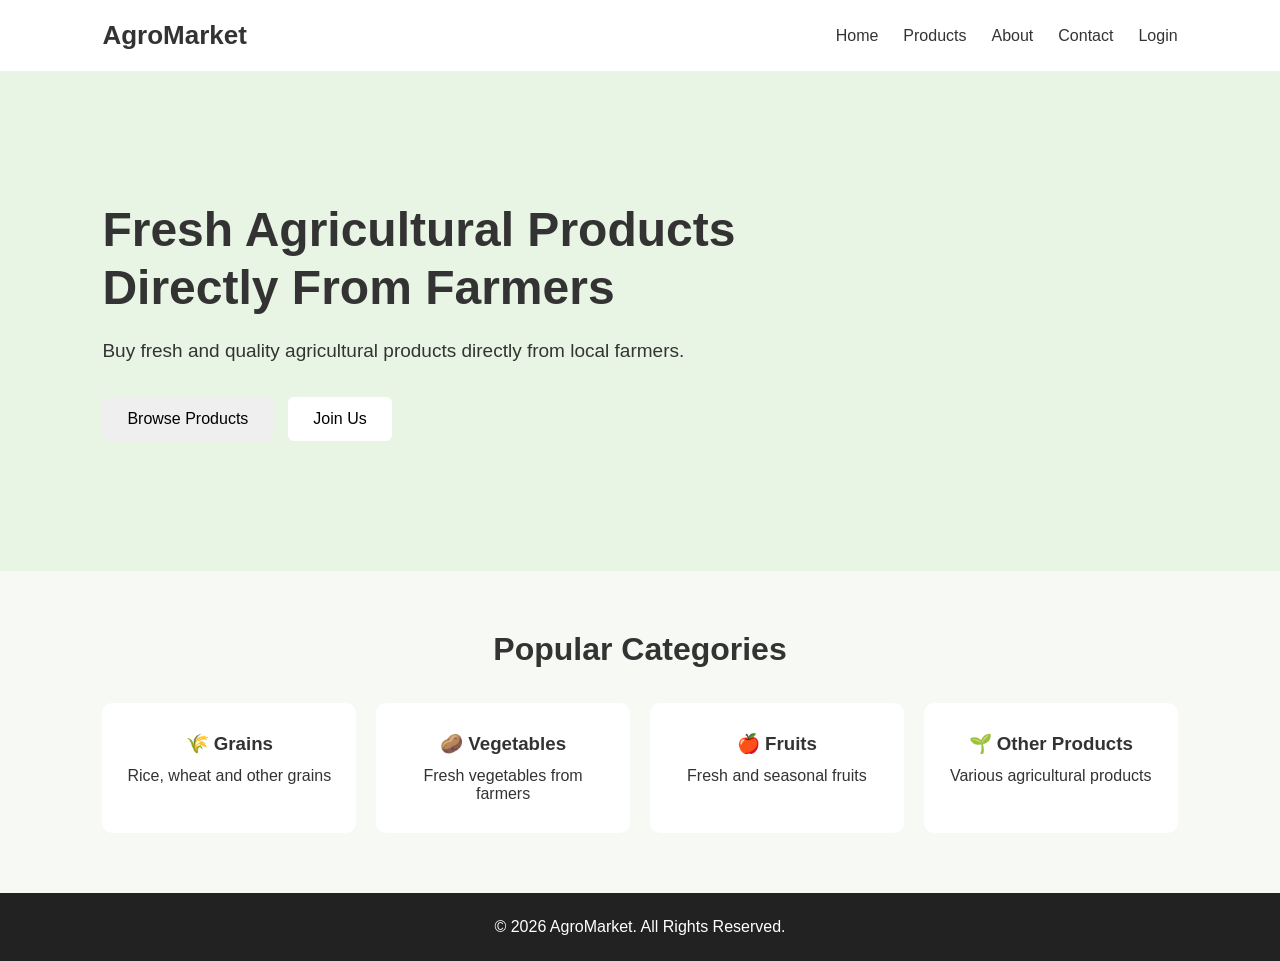
==== frontend/index.html @ 44800983 "Build initial frontend pages" ====
<!DOCTYPE html>
<html lang="en">
<head>
    <meta charset="UTF-8">
    <meta name="viewport" content="width=device-width, initial-scale=1.0">

    <title>Agricultural Product Marketplace</title>

    <link rel="stylesheet" href="style.css">
</head>

<body>

    <!-- Navigation Bar -->
    <header>
        <nav class="navbar">
            <div class="logo">
                AgroMarket
            </div>

            <div class="nav-links">
                <a href="index.html">Home</a>
                <a href="#">Products</a>
                <a href="#">About</a>
                <a href="#">Contact</a>
                <a href="#">Login</a>
            </div>
        </nav>
    </header>


    <!-- Hero Section -->
    <section class="hero">

        <div class="hero-content">

            <h1>
                Fresh Agricultural Products
                <br>
                Directly From Farmers
            </h1>

            <p>
                Buy fresh and quality agricultural products
                directly from local farmers.
            </p>

            <div class="hero-buttons">
                <button>Browse Products</button>
                <button class="secondary-btn">Join Us</button>
            </div>

        </div>

    </section>


    <!-- Categories -->
    <section class="categories">

        <h2>Popular Categories</h2>

        <div class="category-container">

            <div class="category-card">
                <h3>🌾 Grains</h3>
                <p>Rice, wheat and other grains</p>
            </div>

            <div class="category-card">
                <h3>🥔 Vegetables</h3>
                <p>Fresh vegetables from farmers</p>
            </div>

            <div class="category-card">
                <h3>🍎 Fruits</h3>
                <p>Fresh and seasonal fruits</p>
            </div>

            <div class="category-card">
                <h3>🌱 Other Products</h3>
                <p>Various agricultural products</p>
            </div>

        </div>

    </section>


    <!-- Footer -->
    <footer>
        <p>© 2026 AgroMarket. All Rights Reserved.</p>
    </footer>


    <script src="script.js"></script>

</body>
</html>
---- frontend/style.css ----
* {
    margin: 0;
    padding: 0;
    box-sizing: border-box;
}

body {
    font-family: Arial, sans-serif;
    background-color: #f7f9f5;
    color: #333;
}

/* Navbar */

.navbar {
    display: flex;
    justify-content: space-between;
    align-items: center;
    padding: 20px 8%;
    background-color: white;
}

.logo {
    font-size: 26px;
    font-weight: bold;
}

.nav-links {
    display: flex;
    gap: 25px;
}

.nav-links a {
    text-decoration: none;
    color: #333;
    font-weight: 500;
}

.nav-links a:hover {
    text-decoration: underline;
}


/* Hero */

.hero {
    min-height: 500px;
    display: flex;
    align-items: center;
    padding: 60px 8%;
    background-color: #e9f5e4;
}

.hero-content {
    max-width: 650px;
}

.hero h1 {
    font-size: 48px;
    line-height: 1.2;
    margin-bottom: 20px;
}

.hero p {
    font-size: 19px;
    line-height: 1.6;
    margin-bottom: 30px;
}

.hero-buttons {
    display: flex;
    gap: 15px;
}

button {
    padding: 13px 25px;
    border: none;
    border-radius: 6px;
    cursor: pointer;
    font-size: 16px;
}

.secondary-btn {
    background-color: white;
}


/* Categories */

.categories {
    padding: 60px 8%;
    text-align: center;
}

.categories h2 {
    font-size: 32px;
    margin-bottom: 35px;
}

.category-container {
    display: grid;
    grid-template-columns: repeat(4, 1fr);
    gap: 20px;
}

.category-card {
    padding: 30px 20px;
    background-color: white;
    border-radius: 10px;
}

.category-card h3 {
    margin-bottom: 12px;
}


/* Footer */

footer {
    text-align: center;
    padding: 25px;
    background-color: #222;
    color: white;
}


/* Responsive */

@media (max-width: 800px) {

    .navbar {
        flex-direction: column;
        gap: 15px;
    }

    .nav-links {
        flex-wrap: wrap;
        justify-content: center;
    }

    .hero h1 {
        font-size: 36px;
    }

    .category-container {
        grid-template-columns: 1fr 1fr;
    }
}
/* Authentication Pages */

.auth-container {
    min-height: 600px;
    display: flex;
    justify-content: center;
    align-items: center;
    padding: 40px 20px;
}

.auth-box {
    width: 100%;
    max-width: 420px;
    background-color: white;
    padding: 40px;
    border-radius: 10px;
}

.auth-box h1 {
    text-align: center;
    margin-bottom: 10px;
}

.auth-box > p {
    text-align: center;
    margin-bottom: 25px;
}

.auth-box form {
    display: flex;
    flex-direction: column;
}

.auth-box label {
    margin-bottom: 6px;
    font-weight: bold;
}

.auth-box input {
    padding: 12px;
    margin-bottom: 18px;
    border: 1px solid #ccc;
    border-radius: 5px;
    font-size: 15px;
}

.auth-box button {
    margin-top: 5px;
    width: 100%;
}

.auth-link {
    margin-top: 20px;
}

.auth-link a {
    text-decoration: none;
    font-weight: bold;
}

.auth-box select {
    padding: 12px;
    margin-bottom: 18px;
    border: 1px solid #ccc;
    border-radius: 5px;
    font-size: 15px;
    background-color: white;
}

/* Products Page */

.products-section {
    padding: 60px 8%;
    min-height: 650px;
}

.products-header {
    text-align: center;
    margin-bottom: 35px;
}

.products-header h1 {
    font-size: 36px;
    margin-bottom: 10px;
}

.products-header p {
    font-size: 17px;
}


/* Search and Filter */

.product-controls {
    display: flex;
    justify-content: center;
    gap: 15px;
    margin-bottom: 40px;
}

.product-controls input,
.product-controls select {
    padding: 12px;
    border: 1px solid #ccc;
    border-radius: 5px;
    font-size: 15px;
}

.product-controls input {
    width: 300px;
}


/* Product Cards */

.product-container {
    display: grid;
    grid-template-columns: repeat(4, 1fr);
    gap: 25px;
}

.product-card {
    background-color: white;
    border-radius: 10px;
    overflow: hidden;
}

.product-image {
    height: 180px;
    display: flex;
    justify-content: center;
    align-items: center;
    font-size: 70px;
    background-color: #e9f5e4;
}

.product-info {
    padding: 20px;
}

.product-info h2 {
    margin-bottom: 8px;
}

.product-info p {
    margin-bottom: 10px;
}

.product-info .category {
    font-size: 14px;
}

.product-info .price {
    font-size: 20px;
    font-weight: bold;
}

.product-info button {
    width: 100%;
    margin-top: 10px;
}


/* Responsive Products */

@media (max-width: 1000px) {

    .product-container {
        grid-template-columns: 1fr 1fr;
    }
}

@media (max-width: 600px) {

    .product-container {
        grid-template-columns: 1fr;
    }

    .product-controls {
        flex-direction: column;
    }

    .product-controls input {
        width: 100%;
    }
}

/* Dashboard */

.dashboard {
    padding: 60px 8%;
    min-height: 650px;
}

.dashboard-header {
    text-align: center;
    margin-bottom: 40px;
}

.dashboard-header h1 {
    font-size: 36px;
    margin-bottom: 10px;
}

.dashboard-header p {
    font-size: 17px;
}

.dashboard-cards {
    display: grid;
    grid-template-columns: repeat(4, 1fr);
    gap: 25px;
}

.dashboard-card {
    background-color: white;
    padding: 30px 20px;
    text-align: center;
    border-radius: 10px;
}

.dashboard-icon {
    font-size: 45px;
    margin-bottom: 15px;
}

.dashboard-card h2 {
    margin-bottom: 10px;
}

.dashboard-card p {
    margin-bottom: 20px;
    line-height: 1.5;
}

.dashboard-card button {
    width: 100%;
}

.recent-activity {
    margin-top: 50px;
}

.recent-activity h2 {
    margin-bottom: 20px;
}

.activity-box {
    background-color: white;
    padding: 25px;
    border-radius: 10px;
}


/* Dashboard Responsive */

@media (max-width: 1000px) {

    .dashboard-cards {
        grid-template-columns: 1fr 1fr;
    }
}

@media (max-width: 600px) {

    .dashboard-cards {
        grid-template-columns: 1fr;
    }
}/* Dashboard */

.dashboard {
    padding: 60px 8%;
    min-height: 650px;
}

.dashboard-header {
    text-align: center;
    margin-bottom: 40px;
}

.dashboard-header h1 {
    font-size: 36px;
    margin-bottom: 10px;
}

.dashboard-header p {
    font-size: 17px;
}

.dashboard-cards {
    display: grid;
    grid-template-columns: repeat(4, 1fr);
    gap: 25px;
}

.dashboard-card {
    background-color: white;
    padding: 30px 20px;
    text-align: center;
    border-radius: 10px;
}

.dashboard-icon {
    font-size: 45px;
    margin-bottom: 15px;
}

.dashboard-card h2 {
    margin-bottom: 10px;
}

.dashboard-card p {
    margin-bottom: 20px;
    line-height: 1.5;
}

.dashboard-card button {
    width: 100%;
}

.recent-activity {
    margin-top: 50px;
}

.recent-activity h2 {
    margin-bottom: 20px;
}

.activity-box {
    background-color: white;
    padding: 25px;
    border-radius: 10px;
}


/* Dashboard Responsive */

@media (max-width: 1000px) {

    .dashboard-cards {
        grid-template-columns: 1fr 1fr;
    }
}

@media (max-width: 600px) {

    .dashboard-cards {
        grid-template-columns: 1fr;
    }
}
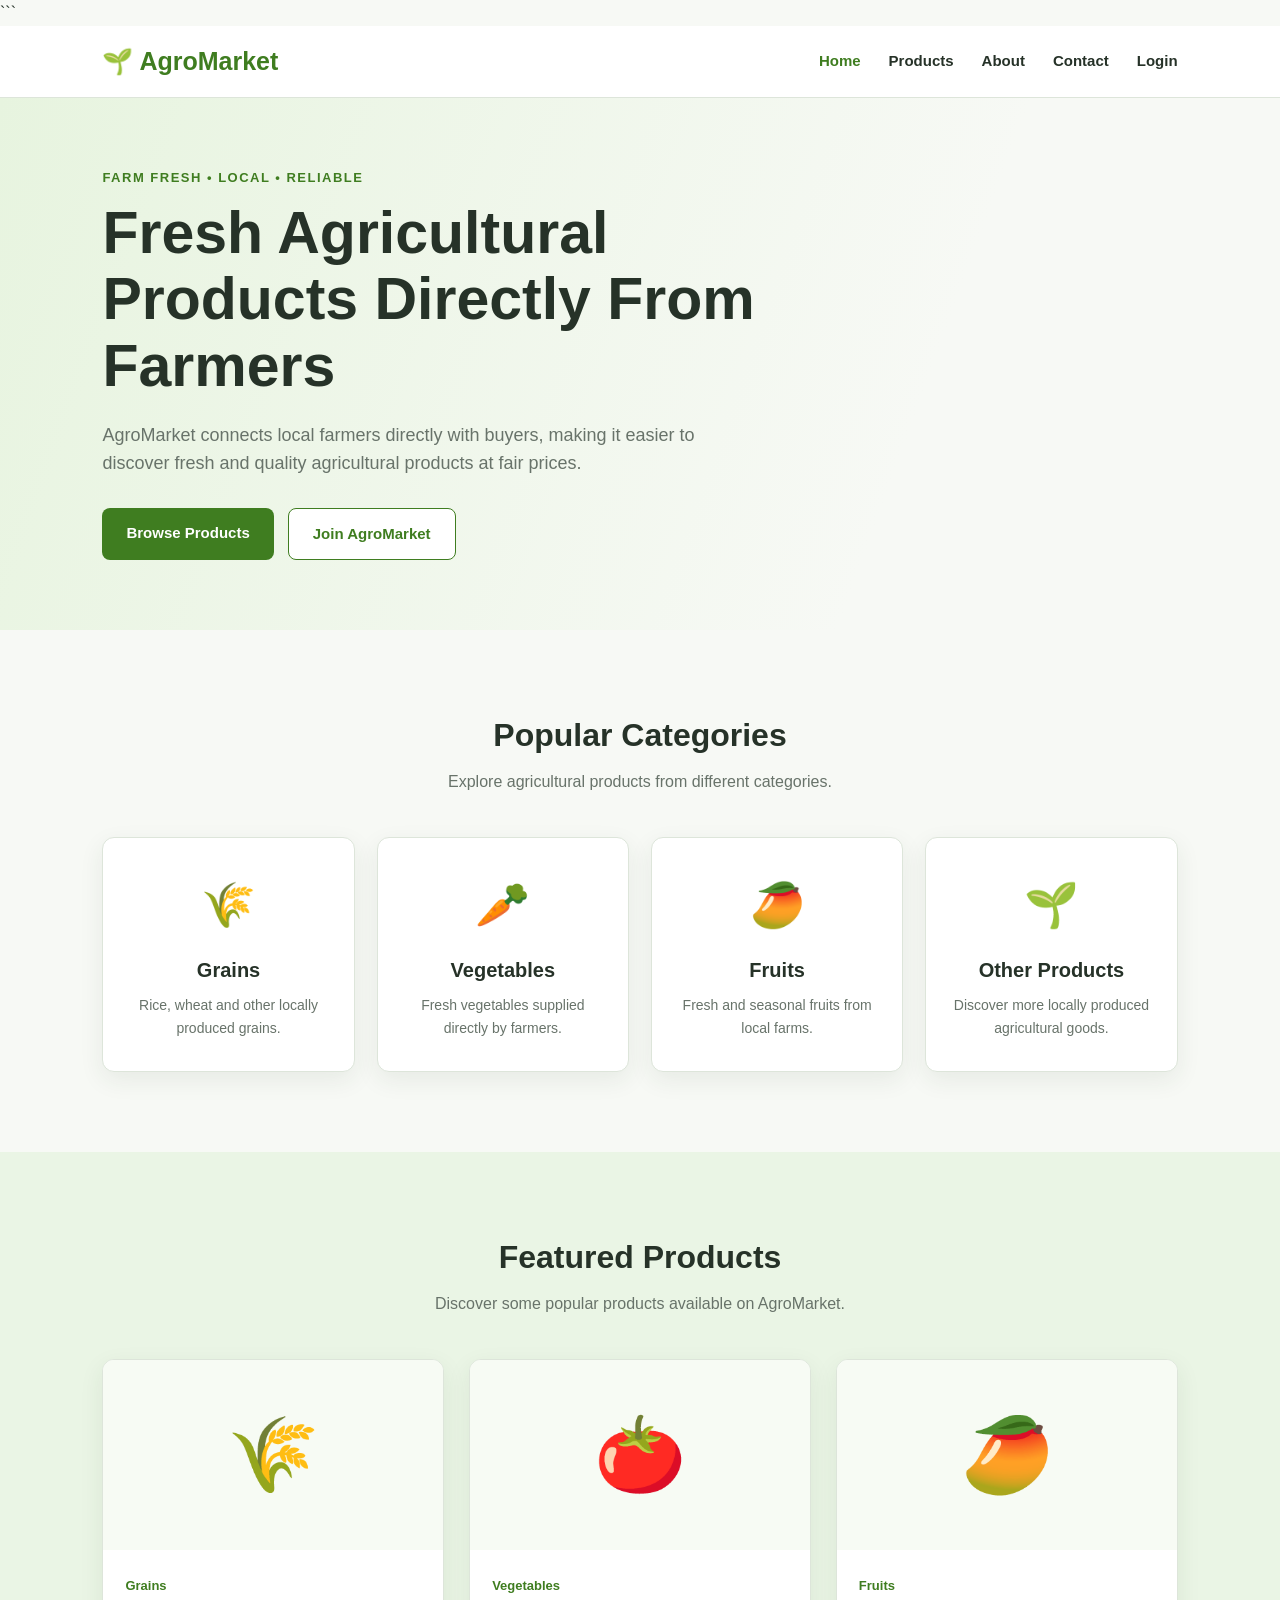
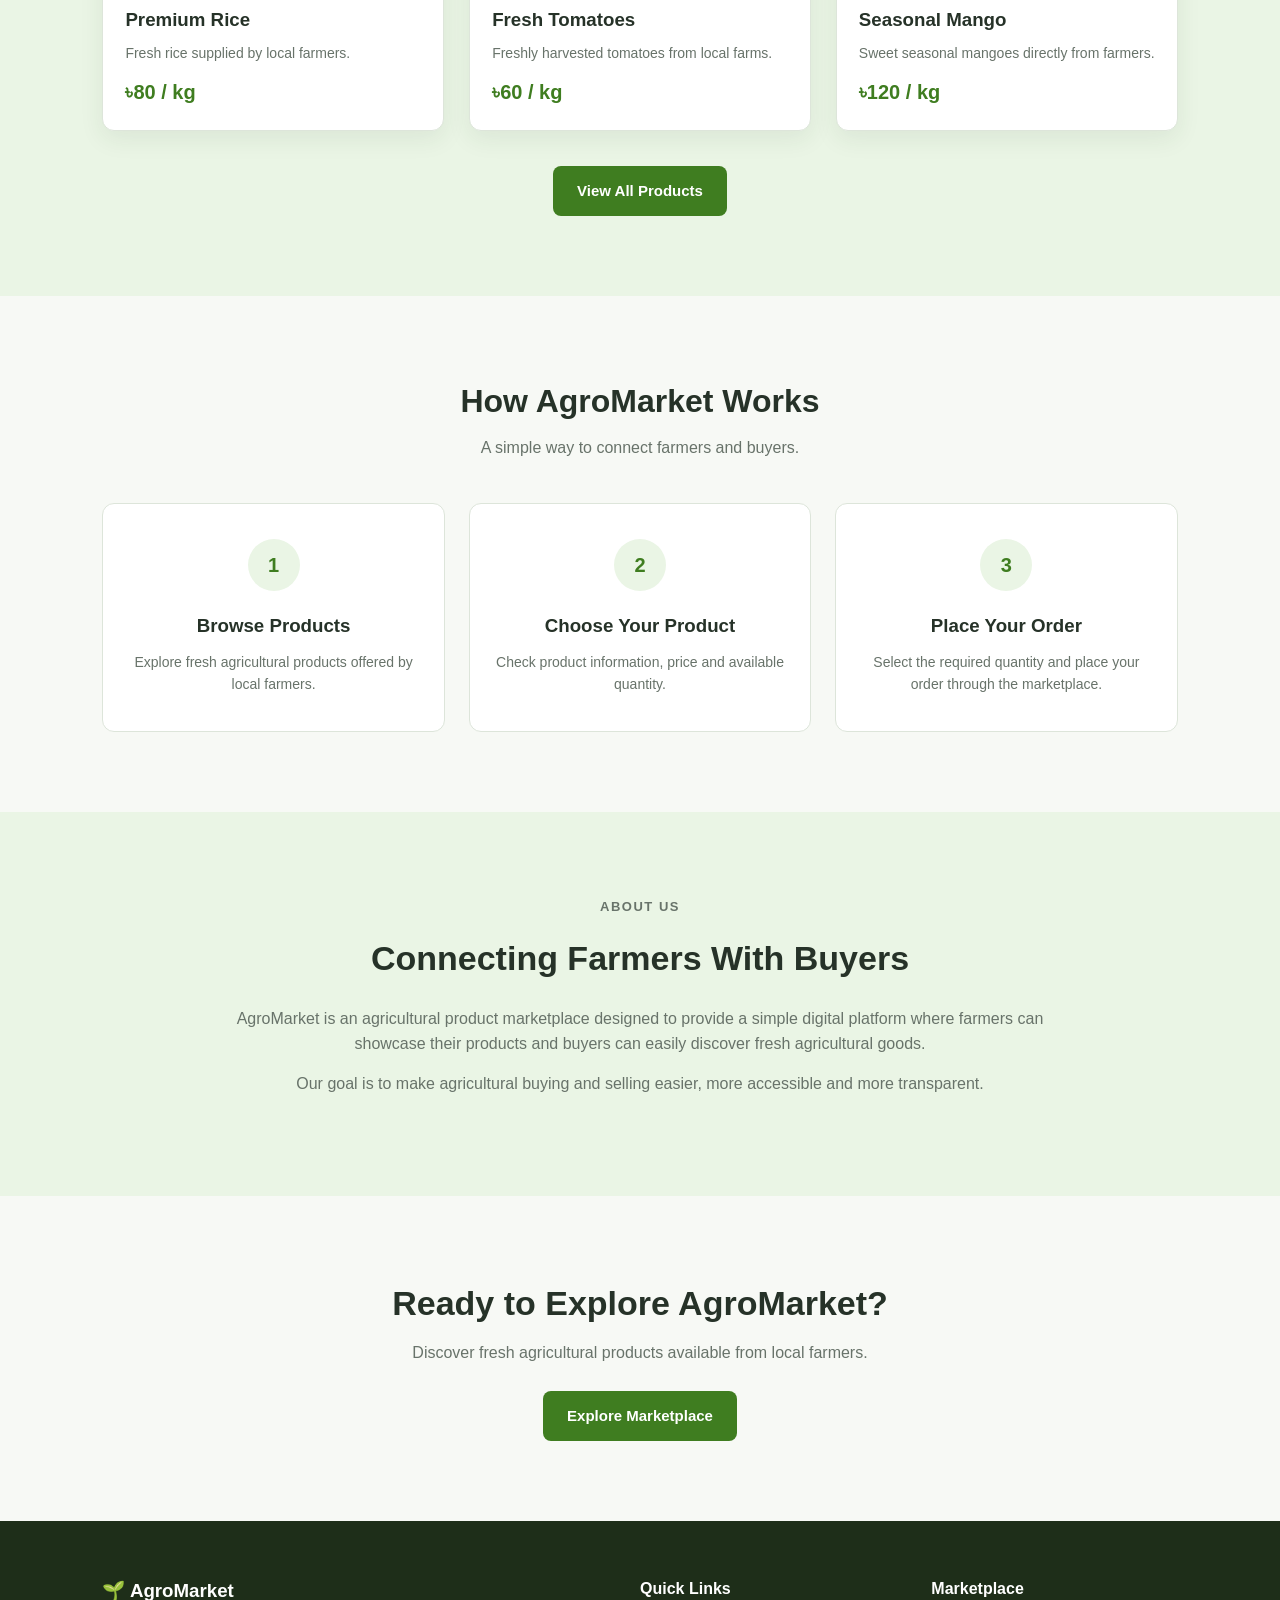
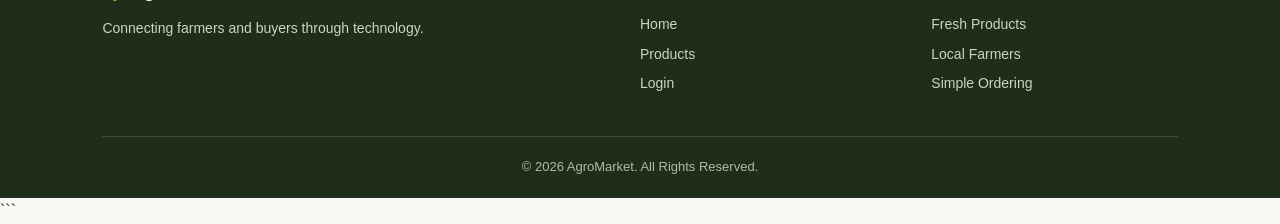
==== commit 32e59659: "Redesign homepage and common frontend styles" ====
--- a/frontend/index.html
+++ b/frontend/index.html
@@ -1,53 +1,73 @@
 <!DOCTYPE html>
+
 <html lang="en">
+
 <head>
     <meta charset="UTF-8">
     <meta name="viewport" content="width=device-width, initial-scale=1.0">
 
-    <title>Agricultural Product Marketplace</title>
-
-    <link rel="stylesheet" href="style.css">
+
+<title>AgroMarket | Agricultural Product Marketplace</title>
+
+<link rel="stylesheet" href="style.css">
+```
+
 </head>
 
 <body>
 
-    <!-- Navigation Bar -->
-    <header>
-        <nav class="navbar">
-            <div class="logo">
-                AgroMarket
-            </div>
-
-            <div class="nav-links">
-                <a href="index.html">Home</a>
-                <a href="#">Products</a>
-                <a href="#">About</a>
-                <a href="#">Contact</a>
-                <a href="#">Login</a>
-            </div>
-        </nav>
-    </header>
-
-
-    <!-- Hero Section -->
+
+<header>
+    <nav class="navbar">
+
+        <a href="index.html" class="logo">
+            🌱 AgroMarket
+        </a>
+
+        <div class="nav-links">
+            <a href="index.html" class="active">Home</a>
+            <a href="products.html">Products</a>
+            <a href="#about">About</a>
+            <a href="#contact">Contact</a>
+            <a href="login.html">Login</a>
+        </div>
+
+    </nav>
+</header>
+
+
+
+<main>
+
     <section class="hero">
 
         <div class="hero-content">
+
+            <p class="hero-label">
+                FARM FRESH • LOCAL • RELIABLE
+            </p>
 
             <h1>
                 Fresh Agricultural Products
-                <br>
                 Directly From Farmers
             </h1>
 
-            <p>
-                Buy fresh and quality agricultural products
-                directly from local farmers.
+            <p class="hero-description">
+                AgroMarket connects local farmers directly with buyers,
+                making it easier to discover fresh and quality agricultural
+                products at fair prices.
             </p>
 
             <div class="hero-buttons">
-                <button>Browse Products</button>
-                <button class="secondary-btn">Join Us</button>
+
+                <a href="products.html" class="btn">
+                    Browse Products
+                </a>
+
+                <a href="register.html" class="btn btn-secondary">
+                    Join AgroMarket
+                </a>
+
             </div>
 
         </div>
@@ -55,45 +75,347 @@
     </section>
 
 
-    <!-- Categories -->
+   
     <section class="categories">
 
-        <h2>Popular Categories</h2>
+        <div class="section-heading">
+            <h2>Popular Categories</h2>
+
+            <p>
+                Explore agricultural products from different categories.
+            </p>
+        </div>
+
 
         <div class="category-container">
 
-            <div class="category-card">
-                <h3>🌾 Grains</h3>
-                <p>Rice, wheat and other grains</p>
-            </div>
-
-            <div class="category-card">
-                <h3>🥔 Vegetables</h3>
-                <p>Fresh vegetables from farmers</p>
-            </div>
-
-            <div class="category-card">
-                <h3>🍎 Fruits</h3>
-                <p>Fresh and seasonal fruits</p>
-            </div>
-
-            <div class="category-card">
-                <h3>🌱 Other Products</h3>
-                <p>Various agricultural products</p>
-            </div>
-
-        </div>
-
-    </section>
-
-
-    <!-- Footer -->
-    <footer>
-        <p>© 2026 AgroMarket. All Rights Reserved.</p>
-    </footer>
-
-
-    <script src="script.js"></script>
+            <a href="products.html?category=Grains"
+               class="category-card">
+
+                <span class="category-icon">🌾</span>
+
+                <h3>Grains</h3>
+
+                <p>
+                    Rice, wheat and other locally produced grains.
+                </p>
+
+            </a>
+
+
+            <a href="products.html?category=Vegetables"
+               class="category-card">
+
+                <span class="category-icon">🥕</span>
+
+                <h3>Vegetables</h3>
+
+                <p>
+                    Fresh vegetables supplied directly by farmers.
+                </p>
+
+            </a>
+
+
+            <a href="products.html?category=Fruits"
+               class="category-card">
+
+                <span class="category-icon">🥭</span>
+
+                <h3>Fruits</h3>
+
+                <p>
+                    Fresh and seasonal fruits from local farms.
+                </p>
+
+            </a>
+
+
+            <a href="products.html?category=Other"
+               class="category-card">
+
+                <span class="category-icon">🌱</span>
+
+                <h3>Other Products</h3>
+
+                <p>
+                    Discover more locally produced agricultural goods.
+                </p>
+
+            </a>
+
+        </div>
+
+    </section>
+
+
+    
+    <section class="featured-products">
+
+        <div class="section-heading">
+
+            <h2>Featured Products</h2>
+
+            <p>
+                Discover some popular products available on AgroMarket.
+            </p>
+
+        </div>
+
+
+        <div class="featured-product-container">
+
+            <article class="featured-product-card">
+
+                <div class="featured-product-image">
+                    🌾
+                </div>
+
+                <div class="featured-product-info">
+
+                    <span class="product-category">
+                        Grains
+                    </span>
+
+                    <h3>Premium Rice</h3>
+
+                    <p>
+                        Fresh rice supplied by local farmers.
+                    </p>
+
+                    <strong class="featured-price">
+                        ৳80 / kg
+                    </strong>
+
+                </div>
+
+            </article>
+
+
+            <article class="featured-product-card">
+
+                <div class="featured-product-image">
+                    🍅
+                </div>
+
+                <div class="featured-product-info">
+
+                    <span class="product-category">
+                        Vegetables
+                    </span>
+
+                    <h3>Fresh Tomatoes</h3>
+
+                    <p>
+                        Freshly harvested tomatoes from local farms.
+                    </p>
+
+                    <strong class="featured-price">
+                        ৳60 / kg
+                    </strong>
+
+                </div>
+
+            </article>
+
+
+            <article class="featured-product-card">
+
+                <div class="featured-product-image">
+                    🥭
+                </div>
+
+                <div class="featured-product-info">
+
+                    <span class="product-category">
+                        Fruits
+                    </span>
+
+                    <h3>Seasonal Mango</h3>
+
+                    <p>
+                        Sweet seasonal mangoes directly from farmers.
+                    </p>
+
+                    <strong class="featured-price">
+                        ৳120 / kg
+                    </strong>
+
+                </div>
+
+            </article>
+
+        </div>
+
+
+        <div class="center-button">
+
+            <a href="products.html" class="btn">
+                View All Products
+            </a>
+
+        </div>
+
+    </section>
+
+
+  
+    <section class="how-it-works">
+
+        <div class="section-heading">
+
+            <h2>How AgroMarket Works</h2>
+
+            <p>
+                A simple way to connect farmers and buyers.
+            </p>
+
+        </div>
+
+
+        <div class="steps-container">
+
+            <article class="step-card">
+
+                <div class="step-number">1</div>
+
+                <h3>Browse Products</h3>
+
+                <p>
+                    Explore fresh agricultural products offered by
+                    local farmers.
+                </p>
+
+            </article>
+
+
+            <article class="step-card">
+
+                <div class="step-number">2</div>
+
+                <h3>Choose Your Product</h3>
+
+                <p>
+                    Check product information, price and available
+                    quantity.
+                </p>
+
+            </article>
+
+
+            <article class="step-card">
+
+                <div class="step-number">3</div>
+
+                <h3>Place Your Order</h3>
+
+                <p>
+                    Select the required quantity and place your order
+                    through the marketplace.
+                </p>
+
+            </article>
+
+        </div>
+
+    </section>
+
+
+    <section class="about-section" id="about">
+
+        <div class="about-content">
+
+            <p class="section-label">
+                ABOUT US
+            </p>
+
+            <h2>
+                Connecting Farmers With Buyers
+            </h2>
+
+            <p>
+                AgroMarket is an agricultural product marketplace
+                designed to provide a simple digital platform where
+                farmers can showcase their products and buyers can
+                easily discover fresh agricultural goods.
+            </p>
+
+            <p>
+                Our goal is to make agricultural buying and selling
+                easier, more accessible and more transparent.
+            </p>
+
+        </div>
+
+    </section>
+
+
+    <section class="cta-section">
+
+        <h2>Ready to Explore AgroMarket?</h2>
+
+        <p>
+            Discover fresh agricultural products available from
+            local farmers.
+        </p>
+
+        <a href="products.html" class="btn">
+            Explore Marketplace
+        </a>
+
+    </section>
+
+</main>
+
+
+
+<footer id="contact">
+
+    <div class="footer-content">
+
+        <div>
+            <h3>🌱 AgroMarket</h3>
+
+            <p>
+                Connecting farmers and buyers through technology.
+            </p>
+        </div>
+
+
+        <div>
+            <h4>Quick Links</h4>
+
+            <a href="index.html">Home</a>
+            <a href="products.html">Products</a>
+            <a href="login.html">Login</a>
+        </div>
+
+
+        <div>
+            <h4>Marketplace</h4>
+
+            <p>Fresh Products</p>
+            <p>Local Farmers</p>
+            <p>Simple Ordering</p>
+        </div>
+
+    </div>
+
+
+    <div class="footer-bottom">
+
+        <p>
+            © 2026 AgroMarket. All Rights Reserved.
+        </p>
+
+    </div>
+
+</footer>
+
+
+<script src="script.js"></script>
+```
 
 </body>
-</html>+
+</html>
--- a/frontend/style.css
+++ b/frontend/style.css
@@ -1,498 +1,488 @@
+:root {
+--primary: #3f7d20;
+--primary-dark: #2b5a14;
+--primary-light: #eaf5e5;
+--background: #f7f9f5;
+--surface: #ffffff;
+--text: #263228;
+--text-light: #68736a;
+--border: #dde5da;
+--shadow: 0 8px 25px rgba(40, 70, 35, 0.08);
+--radius: 12px;
+}
+
+
+
 * {
-    margin: 0;
-    padding: 0;
-    box-sizing: border-box;
+  margin: 0;
+  padding: 0;
+  box-sizing: border-box;
+  }
+
+html {
+scroll-behavior: smooth;
 }
 
 body {
-    font-family: Arial, sans-serif;
-    background-color: #f7f9f5;
-    color: #333;
-}
-
-/* Navbar */
+font-family: Arial, Helvetica, sans-serif;
+background-color: var(--background);
+color: var(--text);
+line-height: 1.6;
+}
+
+a {
+color: inherit;
+text-decoration: none;
+}
+
+
+.btn {
+display: inline-block;
+padding: 13px 24px;
+border-radius: 8px;
+background-color: var(--primary);
+color: white;
+font-size: 15px;
+font-weight: 600;
+cursor: pointer;
+transition: 0.25s;
+}
+
+.btn:hover {
+background-color: var(--primary-dark);
+transform: translateY(-2px);
+}
+
+.btn-secondary {
+background-color: white;
+color: var(--primary);
+border: 1px solid var(--primary);
+}
+
+.btn-secondary:hover {
+background-color: var(--primary-light);
+color: var(--primary-dark);
+}
+
 
 .navbar {
-    display: flex;
-    justify-content: space-between;
-    align-items: center;
-    padding: 20px 8%;
-    background-color: white;
+min-height: 72px;
+display: flex;
+justify-content: space-between;
+align-items: center;
+padding: 0 8%;
+background-color: var(--surface);
+border-bottom: 1px solid var(--border);
+position: sticky;
+top: 0;
+z-index: 100;
 }
 
 .logo {
-    font-size: 26px;
-    font-weight: bold;
+color: var(--primary);
+font-size: 25px;
+font-weight: 700;
 }
 
 .nav-links {
-    display: flex;
-    gap: 25px;
+display: flex;
+align-items: center;
+gap: 28px;
 }
 
 .nav-links a {
-    text-decoration: none;
-    color: #333;
-    font-weight: 500;
-}
-
-.nav-links a:hover {
-    text-decoration: underline;
-}
-
-
-/* Hero */
+font-size: 15px;
+font-weight: 600;
+transition: 0.2s;
+}
+
+.nav-links a:hover,
+.nav-links a.active {
+color: var(--primary);
+}
+
+
 
 .hero {
-    min-height: 500px;
-    display: flex;
-    align-items: center;
-    padding: 60px 8%;
-    background-color: #e9f5e4;
+min-height: 530px;
+display: flex;
+align-items: center;
+padding: 70px 8%;
+background:
+    linear-gradient(
+        110deg,
+        #e7f4df 0%,
+        #f7f9f5 70%
+    );
+
 }
 
 .hero-content {
-    max-width: 650px;
+max-width: 720px;
+}
+
+.hero-label,
+.section-label {
+margin-bottom: 12px;
+color: var(--primary);
+font-size: 13px;
+font-weight: bold;
+letter-spacing: 1.5px;
 }
 
 .hero h1 {
-    font-size: 48px;
-    line-height: 1.2;
-    margin-bottom: 20px;
-}
-
-.hero p {
-    font-size: 19px;
-    line-height: 1.6;
-    margin-bottom: 30px;
+max-width: 700px;
+margin-bottom: 22px;
+font-size: clamp(40px, 5vw, 59px);
+line-height: 1.12;
+}
+
+.hero-description {
+max-width: 630px;
+margin-bottom: 30px;
+color: var(--text-light);
+font-size: 18px;
 }
 
 .hero-buttons {
-    display: flex;
+display: flex;
+flex-wrap: wrap;
+gap: 14px;
+}
+
+.section-heading {
+max-width: 700px;
+margin: 0 auto 42px;
+text-align: center;
+}
+
+.section-heading h2 {
+margin-bottom: 8px;
+font-size: 32px;
+}
+
+.section-heading p {
+color: var(--text-light);
+}
+
+
+.categories {
+padding: 80px 8%;
+}
+
+.category-container {
+display: grid;
+grid-template-columns: repeat(4, 1fr);
+gap: 22px;
+}
+
+.category-card {
+padding: 32px 22px;
+text-align: center;
+background-color: var(--surface);
+border: 1px solid var(--border);
+border-radius: var(--radius);
+box-shadow: var(--shadow);
+transition: 0.25s;
+}
+
+.category-card:hover {
+border-color: #b7d5a7;
+transform: translateY(-5px);
+}
+
+.category-icon {
+display: block;
+margin-bottom: 14px;
+font-size: 44px;
+}
+
+.category-card h3 {
+margin-bottom: 8px;
+font-size: 20px;
+}
+
+.category-card p {
+color: var(--text-light);
+font-size: 14px;
+}
+
+
+.featured-products {
+padding: 80px 8%;
+background-color: var(--primary-light);
+}
+
+.featured-product-container {
+display: grid;
+grid-template-columns: repeat(3, 1fr);
+gap: 25px;
+}
+
+.featured-product-card {
+overflow: hidden;
+background-color: var(--surface);
+border: 1px solid var(--border);
+border-radius: var(--radius);
+box-shadow: var(--shadow);
+transition: 0.25s;
+}
+
+.featured-product-card:hover {
+transform: translateY(-5px);
+}
+
+.featured-product-image {
+height: 190px;
+display: flex;
+justify-content: center;
+align-items: center;
+background-color: #f7fbf4;
+font-size: 74px;
+}
+
+.featured-product-info {
+padding: 22px;
+}
+
+.product-category {
+display: inline-block;
+margin-bottom: 8px;
+color: var(--primary);
+font-size: 13px;
+font-weight: bold;
+}
+
+.featured-product-info h3 {
+margin-bottom: 7px;
+}
+
+.featured-product-info p {
+margin-bottom: 12px;
+color: var(--text-light);
+font-size: 14px;
+}
+
+.featured-price {
+display: block;
+color: var(--primary);
+font-size: 20px;
+}
+
+.center-button {
+margin-top: 35px;
+text-align: center;
+}
+
+.how-it-works {
+padding: 80px 8%;
+}
+
+.steps-container {
+display: grid;
+grid-template-columns: repeat(3, 1fr);
+gap: 24px;
+}
+
+.step-card {
+padding: 35px 25px;
+text-align: center;
+background-color: var(--surface);
+border: 1px solid var(--border);
+border-radius: var(--radius);
+}
+
+.step-number {
+width: 52px;
+height: 52px;
+margin: 0 auto 20px;
+display: flex;
+justify-content: center;
+align-items: center;
+border-radius: 50%;
+background-color: var(--primary-light);
+color: var(--primary);
+font-size: 20px;
+font-weight: bold;
+}
+
+.step-card h3 {
+margin-bottom: 10px;
+}
+
+.step-card p {
+color: var(--text-light);
+font-size: 14px;
+}
+
+
+.about-section {
+padding: 85px 8%;
+background-color: var(--primary-light);
+}
+
+.about-content {
+max-width: 820px;
+margin: auto;
+text-align: center;
+}
+
+.about-content h2 {
+margin-bottom: 20px;
+font-size: 34px;
+}
+
+.about-content p {
+margin-bottom: 14px;
+color: var(--text-light);
+}
+
+
+.cta-section {
+padding: 80px 8%;
+text-align: center;
+}
+
+.cta-section h2 {
+margin-bottom: 10px;
+font-size: 34px;
+}
+
+.cta-section p {
+margin-bottom: 25px;
+color: var(--text-light);
+}
+
+
+
+footer {
+padding: 55px 8% 20px;
+background-color: #1e2e19;
+color: #e8eee5;
+}
+
+.footer-content {
+display: grid;
+grid-template-columns: 2fr 1fr 1fr;
+gap: 45px;
+max-width: 1200px;
+margin: auto;
+}
+
+.footer-content h3,
+.footer-content h4 {
+margin-bottom: 12px;
+color: white;
+}
+
+.footer-content p,
+.footer-content a {
+display: block;
+margin-bottom: 7px;
+color: #cbd5c7;
+font-size: 14px;
+}
+
+.footer-content a:hover {
+color: white;
+}
+
+.footer-bottom {
+max-width: 1200px;
+
+
+margin: 35px auto 0;
+
+padding-top: 20px;
+
+text-align: center;
+
+border-top: 1px solid #3b4b36;
+
+color: #aebba9;
+
+font-size: 13px;
+
+}
+
+
+
+@media (max-width: 950px) {
+
+
+.category-container {
+    grid-template-columns: repeat(2, 1fr);
+}
+
+
+.featured-product-container {
+    grid-template-columns: repeat(2, 1fr);
+}
+
+
+.footer-content {
+    grid-template-columns: 1fr 1fr;
+}
+
+
+}
+
+@media (max-width: 700px) {
+
+
+.navbar {
+    flex-direction: column;
+
+    padding: 18px;
+
     gap: 15px;
 }
 
-button {
-    padding: 13px 25px;
-    border: none;
-    border-radius: 6px;
-    cursor: pointer;
-    font-size: 16px;
-}
-
-.secondary-btn {
-    background-color: white;
-}
-
-
-/* Categories */
-
-.categories {
-    padding: 60px 8%;
+
+.nav-links {
+    flex-wrap: wrap;
+
+    justify-content: center;
+
+    gap: 15px;
+}
+
+
+.hero {
+    min-height: auto;
+
+    padding: 70px 7%;
+}
+
+
+.steps-container {
+    grid-template-columns: 1fr;
+}
+
+
+.footer-content {
+    grid-template-columns: 1fr;
+}
+
+
+}
+
+@media (max-width: 550px) {
+
+
+.category-container,
+.featured-product-container {
+    grid-template-columns: 1fr;
+}
+
+
+.hero-buttons {
+    flex-direction: column;
+}
+
+
+.hero-buttons .btn {
     text-align: center;
 }
 
-.categories h2 {
-    font-size: 32px;
-    margin-bottom: 35px;
-}
-
-.category-container {
-    display: grid;
-    grid-template-columns: repeat(4, 1fr);
-    gap: 20px;
-}
-
-.category-card {
-    padding: 30px 20px;
-    background-color: white;
-    border-radius: 10px;
-}
-
-.category-card h3 {
-    margin-bottom: 12px;
-}
-
-
-/* Footer */
-
-footer {
-    text-align: center;
-    padding: 25px;
-    background-color: #222;
-    color: white;
-}
-
-
-/* Responsive */
-
-@media (max-width: 800px) {
-
-    .navbar {
-        flex-direction: column;
-        gap: 15px;
-    }
-
-    .nav-links {
-        flex-wrap: wrap;
-        justify-content: center;
-    }
-
-    .hero h1 {
-        font-size: 36px;
-    }
-
-    .category-container {
-        grid-template-columns: 1fr 1fr;
-    }
-}
-/* Authentication Pages */
-
-.auth-container {
-    min-height: 600px;
-    display: flex;
-    justify-content: center;
-    align-items: center;
-    padding: 40px 20px;
-}
-
-.auth-box {
-    width: 100%;
-    max-width: 420px;
-    background-color: white;
-    padding: 40px;
-    border-radius: 10px;
-}
-
-.auth-box h1 {
-    text-align: center;
-    margin-bottom: 10px;
-}
-
-.auth-box > p {
-    text-align: center;
-    margin-bottom: 25px;
-}
-
-.auth-box form {
-    display: flex;
-    flex-direction: column;
-}
-
-.auth-box label {
-    margin-bottom: 6px;
-    font-weight: bold;
-}
-
-.auth-box input {
-    padding: 12px;
-    margin-bottom: 18px;
-    border: 1px solid #ccc;
-    border-radius: 5px;
-    font-size: 15px;
-}
-
-.auth-box button {
-    margin-top: 5px;
-    width: 100%;
-}
-
-.auth-link {
-    margin-top: 20px;
-}
-
-.auth-link a {
-    text-decoration: none;
-    font-weight: bold;
-}
-
-.auth-box select {
-    padding: 12px;
-    margin-bottom: 18px;
-    border: 1px solid #ccc;
-    border-radius: 5px;
-    font-size: 15px;
-    background-color: white;
-}
-
-/* Products Page */
-
-.products-section {
-    padding: 60px 8%;
-    min-height: 650px;
-}
-
-.products-header {
-    text-align: center;
-    margin-bottom: 35px;
-}
-
-.products-header h1 {
-    font-size: 36px;
-    margin-bottom: 10px;
-}
-
-.products-header p {
-    font-size: 17px;
-}
-
-
-/* Search and Filter */
-
-.product-controls {
-    display: flex;
-    justify-content: center;
-    gap: 15px;
-    margin-bottom: 40px;
-}
-
-.product-controls input,
-.product-controls select {
-    padding: 12px;
-    border: 1px solid #ccc;
-    border-radius: 5px;
-    font-size: 15px;
-}
-
-.product-controls input {
-    width: 300px;
-}
-
-
-/* Product Cards */
-
-.product-container {
-    display: grid;
-    grid-template-columns: repeat(4, 1fr);
-    gap: 25px;
-}
-
-.product-card {
-    background-color: white;
-    border-radius: 10px;
-    overflow: hidden;
-}
-
-.product-image {
-    height: 180px;
-    display: flex;
-    justify-content: center;
-    align-items: center;
-    font-size: 70px;
-    background-color: #e9f5e4;
-}
-
-.product-info {
-    padding: 20px;
-}
-
-.product-info h2 {
-    margin-bottom: 8px;
-}
-
-.product-info p {
-    margin-bottom: 10px;
-}
-
-.product-info .category {
-    font-size: 14px;
-}
-
-.product-info .price {
-    font-size: 20px;
-    font-weight: bold;
-}
-
-.product-info button {
-    width: 100%;
-    margin-top: 10px;
-}
-
-
-/* Responsive Products */
-
-@media (max-width: 1000px) {
-
-    .product-container {
-        grid-template-columns: 1fr 1fr;
-    }
-}
-
-@media (max-width: 600px) {
-
-    .product-container {
-        grid-template-columns: 1fr;
-    }
-
-    .product-controls {
-        flex-direction: column;
-    }
-
-    .product-controls input {
-        width: 100%;
-    }
-}
-
-/* Dashboard */
-
-.dashboard {
-    padding: 60px 8%;
-    min-height: 650px;
-}
-
-.dashboard-header {
-    text-align: center;
-    margin-bottom: 40px;
-}
-
-.dashboard-header h1 {
-    font-size: 36px;
-    margin-bottom: 10px;
-}
-
-.dashboard-header p {
-    font-size: 17px;
-}
-
-.dashboard-cards {
-    display: grid;
-    grid-template-columns: repeat(4, 1fr);
-    gap: 25px;
-}
-
-.dashboard-card {
-    background-color: white;
-    padding: 30px 20px;
-    text-align: center;
-    border-radius: 10px;
-}
-
-.dashboard-icon {
-    font-size: 45px;
-    margin-bottom: 15px;
-}
-
-.dashboard-card h2 {
-    margin-bottom: 10px;
-}
-
-.dashboard-card p {
-    margin-bottom: 20px;
-    line-height: 1.5;
-}
-
-.dashboard-card button {
-    width: 100%;
-}
-
-.recent-activity {
-    margin-top: 50px;
-}
-
-.recent-activity h2 {
-    margin-bottom: 20px;
-}
-
-.activity-box {
-    background-color: white;
-    padding: 25px;
-    border-radius: 10px;
-}
-
-
-/* Dashboard Responsive */
-
-@media (max-width: 1000px) {
-
-    .dashboard-cards {
-        grid-template-columns: 1fr 1fr;
-    }
-}
-
-@media (max-width: 600px) {
-
-    .dashboard-cards {
-        grid-template-columns: 1fr;
-    }
-}/* Dashboard */
-
-.dashboard {
-    padding: 60px 8%;
-    min-height: 650px;
-}
-
-.dashboard-header {
-    text-align: center;
-    margin-bottom: 40px;
-}
-
-.dashboard-header h1 {
-    font-size: 36px;
-    margin-bottom: 10px;
-}
-
-.dashboard-header p {
-    font-size: 17px;
-}
-
-.dashboard-cards {
-    display: grid;
-    grid-template-columns: repeat(4, 1fr);
-    gap: 25px;
-}
-
-.dashboard-card {
-    background-color: white;
-    padding: 30px 20px;
-    text-align: center;
-    border-radius: 10px;
-}
-
-.dashboard-icon {
-    font-size: 45px;
-    margin-bottom: 15px;
-}
-
-.dashboard-card h2 {
-    margin-bottom: 10px;
-}
-
-.dashboard-card p {
-    margin-bottom: 20px;
-    line-height: 1.5;
-}
-
-.dashboard-card button {
-    width: 100%;
-}
-
-.recent-activity {
-    margin-top: 50px;
-}
-
-.recent-activity h2 {
-    margin-bottom: 20px;
-}
-
-.activity-box {
-    background-color: white;
-    padding: 25px;
-    border-radius: 10px;
-}
-
-
-/* Dashboard Responsive */
-
-@media (max-width: 1000px) {
-
-    .dashboard-cards {
-        grid-template-columns: 1fr 1fr;
-    }
-}
-
-@media (max-width: 600px) {
-
-    .dashboard-cards {
-        grid-template-columns: 1fr;
-    }
-}+}
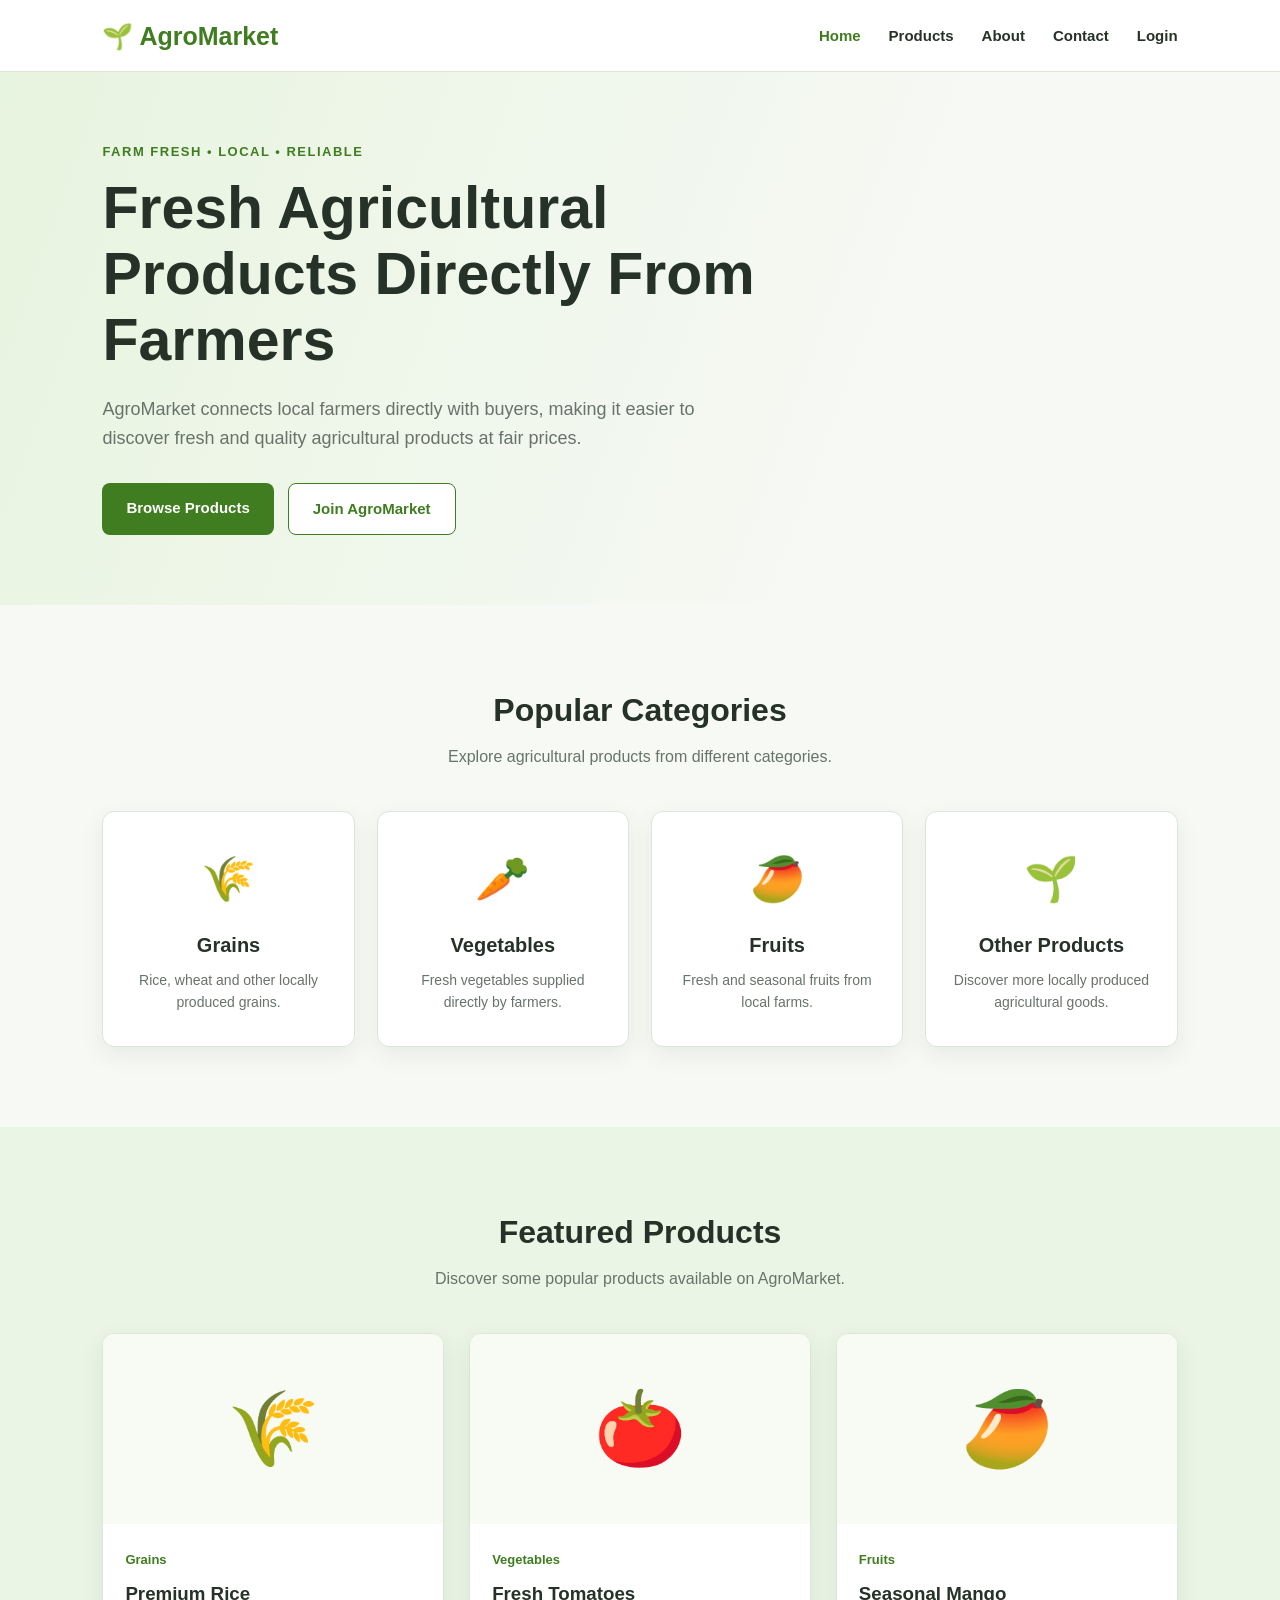
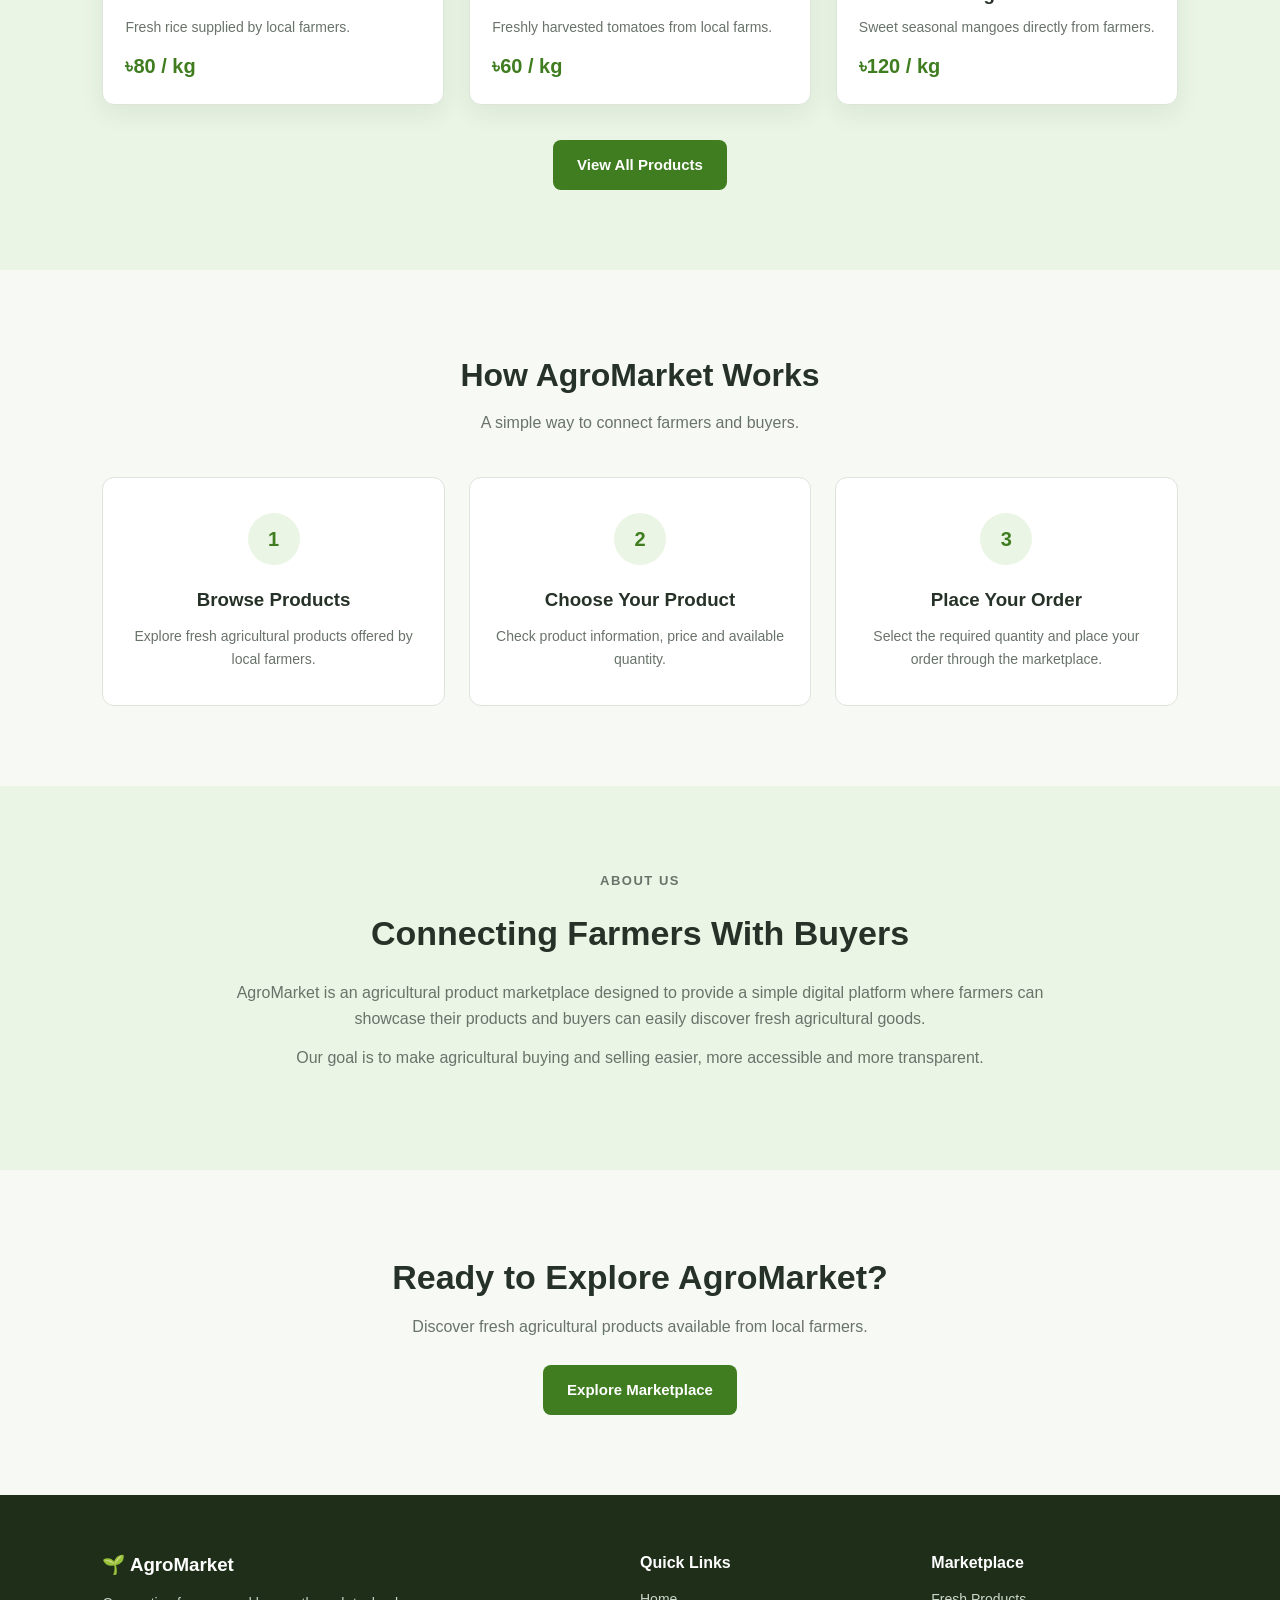
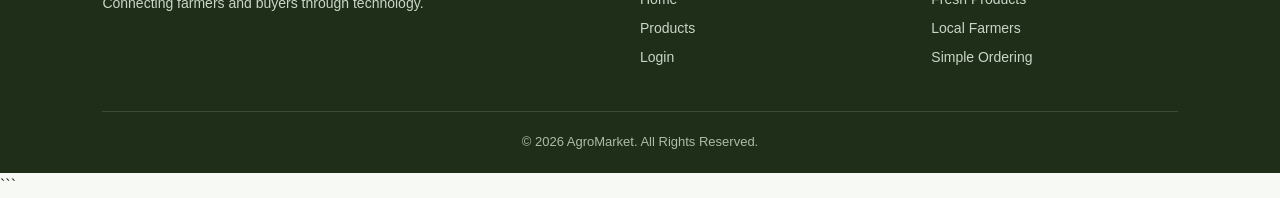
==== commit 01b60a18: "Build products page" ====
--- a/frontend/index.html
+++ b/frontend/index.html
@@ -10,7 +10,7 @@
 <title>AgroMarket | Agricultural Product Marketplace</title>
 
 <link rel="stylesheet" href="style.css">
-```
+
 
 </head>
 
--- a/frontend/style.css
+++ b/frontend/style.css
@@ -390,7 +390,6 @@
 .footer-bottom {
 max-width: 1200px;
 
-
 margin: 35px auto 0;
 
 padding-top: 20px;
@@ -486,3 +485,225 @@
 }
 
 }
+
+
+/* =========================
+PRODUCTS PAGE
+========================= */
+
+.products-hero {
+padding: 75px 8% 45px;
+text-align: center;
+background-color: var(--primary-light);
+}
+
+.products-hero h1 {
+margin-bottom: 10px;
+font-size: 40px;
+}
+
+.products-hero p {
+color: var(--text-light);
+}
+
+/* Product Controls */
+
+.product-controls-section {
+padding: 30px 8%;
+background-color: white;
+border-bottom: 1px solid var(--border);
+}
+
+.product-controls {
+max-width: 900px;
+margin: auto;
+display: flex;
+justify-content: center;
+gap: 15px;
+}
+
+.search-box {
+flex: 1;
+min-width: 0;
+}
+
+.search-box input {
+ width: 100%;
+ display: block;
+ padding: 13px 15px;
+ border: 1px solid var(--border);
+ border-radius: 8px;
+ background-color: white;
+ font-size: 15px;
+ outline: none;
+}
+
+.product-controls select {
+ width: 220px;
+ flex-shrink: 0;
+ padding: 13px 15px;
+ border: 1px solid var(--border);
+ border-radius: 8px;
+ background-color: white;
+ font-size: 15px;
+ outline: none;
+}
+
+.product-controls input:focus,
+.product-controls select:focus {
+border-color: var(--primary);
+}
+
+/* Products */
+
+.products-section {
+min-height: 600px;
+padding: 55px 8%;
+}
+
+.products-summary {
+margin-bottom: 25px;
+color: var(--text-light);
+}
+
+.product-container {
+display: grid;
+grid-template-columns:
+    repeat(4, 1fr);
+gap: 24px;
+}
+
+.product-card {
+overflow: hidden;
+display: flex;
+flex-direction: column;
+background-color: var(--surface);
+border: 1px solid var(--border);
+border-radius: var(--radius);
+box-shadow: var(--shadow);
+transition: 0.25s;
+}
+
+.product-card:hover {
+transform: translateY(-5px);
+}
+
+.product-image {
+height: 170px;
+display: flex;
+justify-content: center;
+align-items: center;
+background-color: var(--primary-light);
+font-size: 70px;
+}
+
+.product-info {
+flex: 1;
+display: flex;
+flex-direction: column;
+padding: 20px;
+}
+
+.product-info h2 {
+margin: 5px 0 10px;
+font-size: 20px;
+
+}
+
+.product-description {
+color: var(--text-light);
+font-size: 14px;
+margin-bottom: 10px;
+
+}
+
+.farmer-name {
+color: var(--text-light);
+font-size: 13px;
+margin-bottom: 12px;
+
+}
+
+.price {
+margin-top: auto;
+color: var(--primary);
+font-size: 18px;
+font-weight: bold;
+
+}
+
+.product-button {
+display: block;
+margin-top: 15px;
+padding: 11px;
+text-align: center;
+border-radius: 7px;
+background-color: var(--primary);
+color: white;
+font-weight: 600;
+transition: 0.2s;
+
+}
+
+.product-button:hover {
+background-color: var(--primary-dark);
+}
+
+/* No Products */
+
+.no-products {
+padding: 60px 20px;
+text-align: center;
+}
+
+.no-products-icon {
+margin-bottom: 10px;
+font-size: 55px;
+}
+
+.no-products p {
+color: var(--text-light);
+}
+
+.hidden {
+display: none;
+}
+
+
+@media (max-width: 1100px) {
+
+.product-container {
+    grid-template-columns:
+        repeat(3, 1fr);
+}
+
+}
+
+@media (max-width: 850px) {
+
+
+.product-container {
+    grid-template-columns:
+        repeat(2, 1fr);
+}
+
+}
+
+@media (max-width: 650px) {
+
+.product-controls {
+    flex-direction: column;
+}
+
+
+.product-container {
+    grid-template-columns:
+        1fr;
+}
+
+
+.products-hero h1 {
+    font-size: 32px;
+}
+
+}
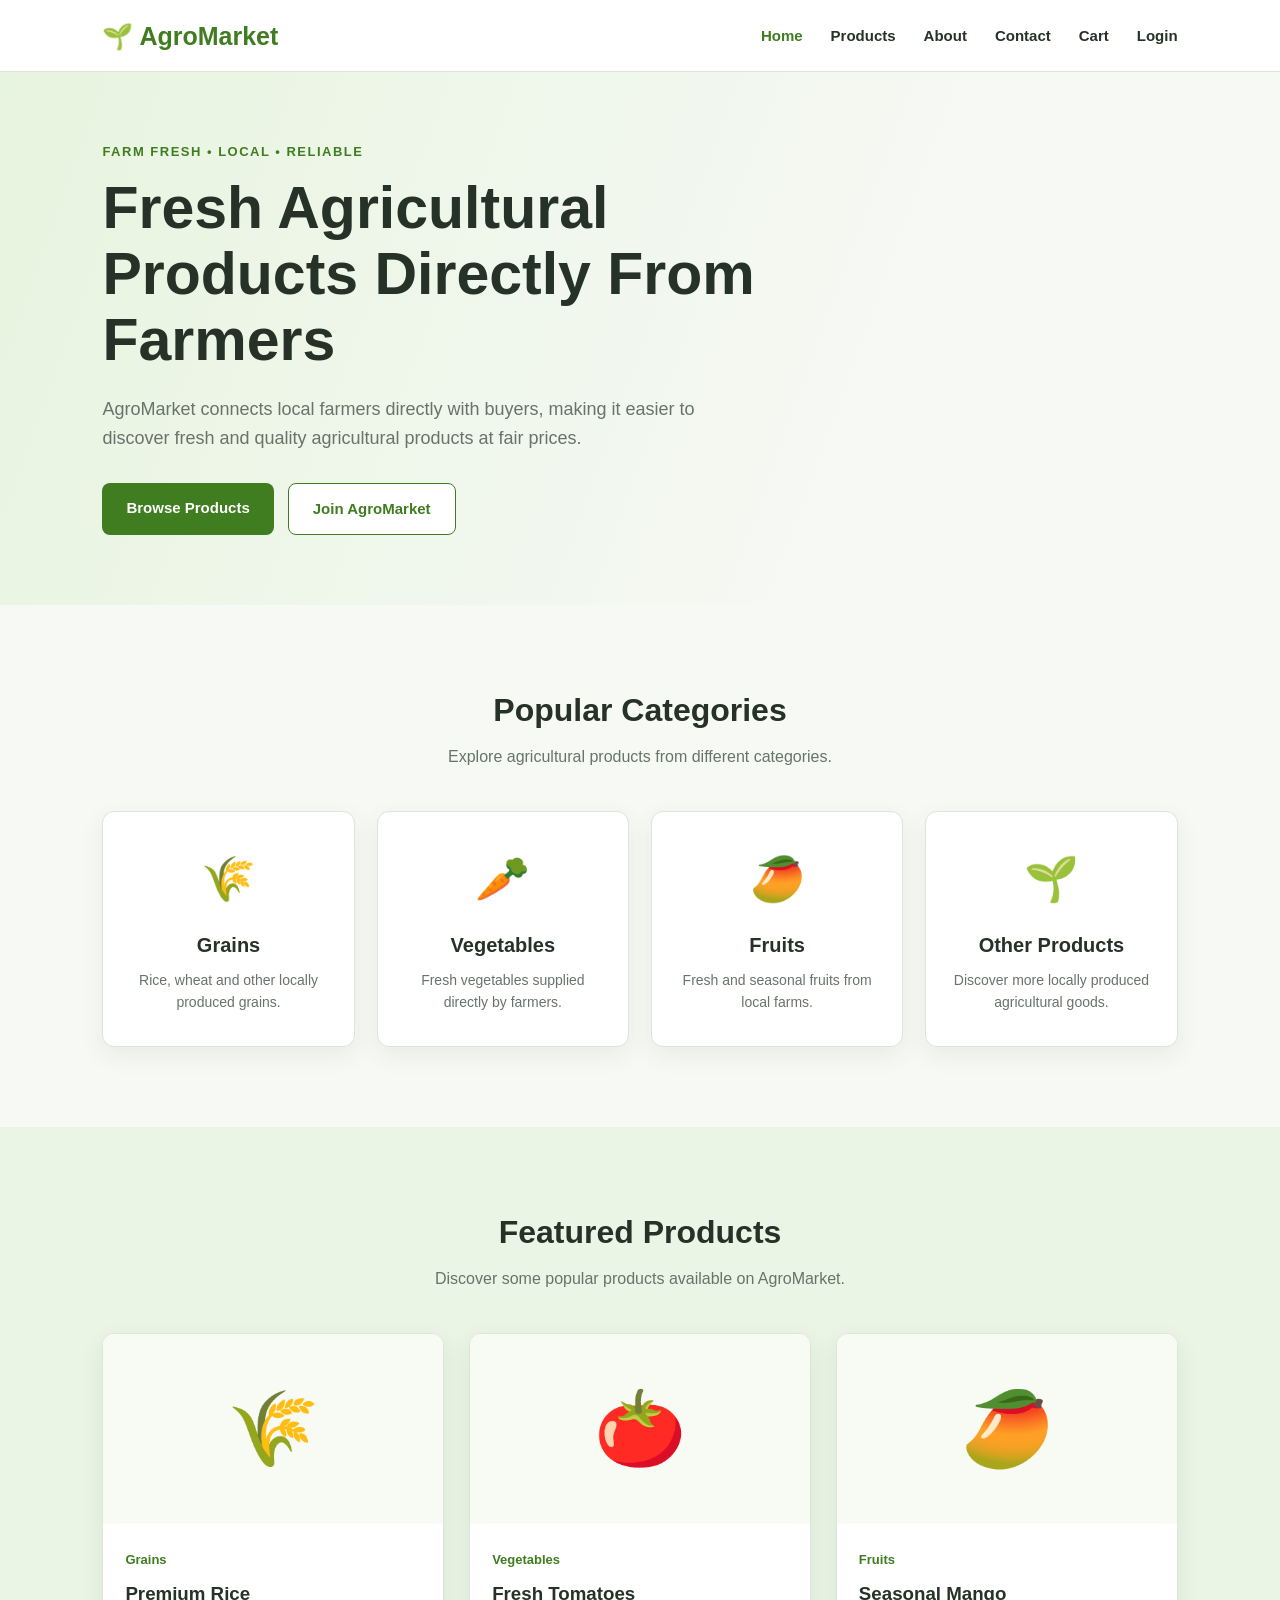
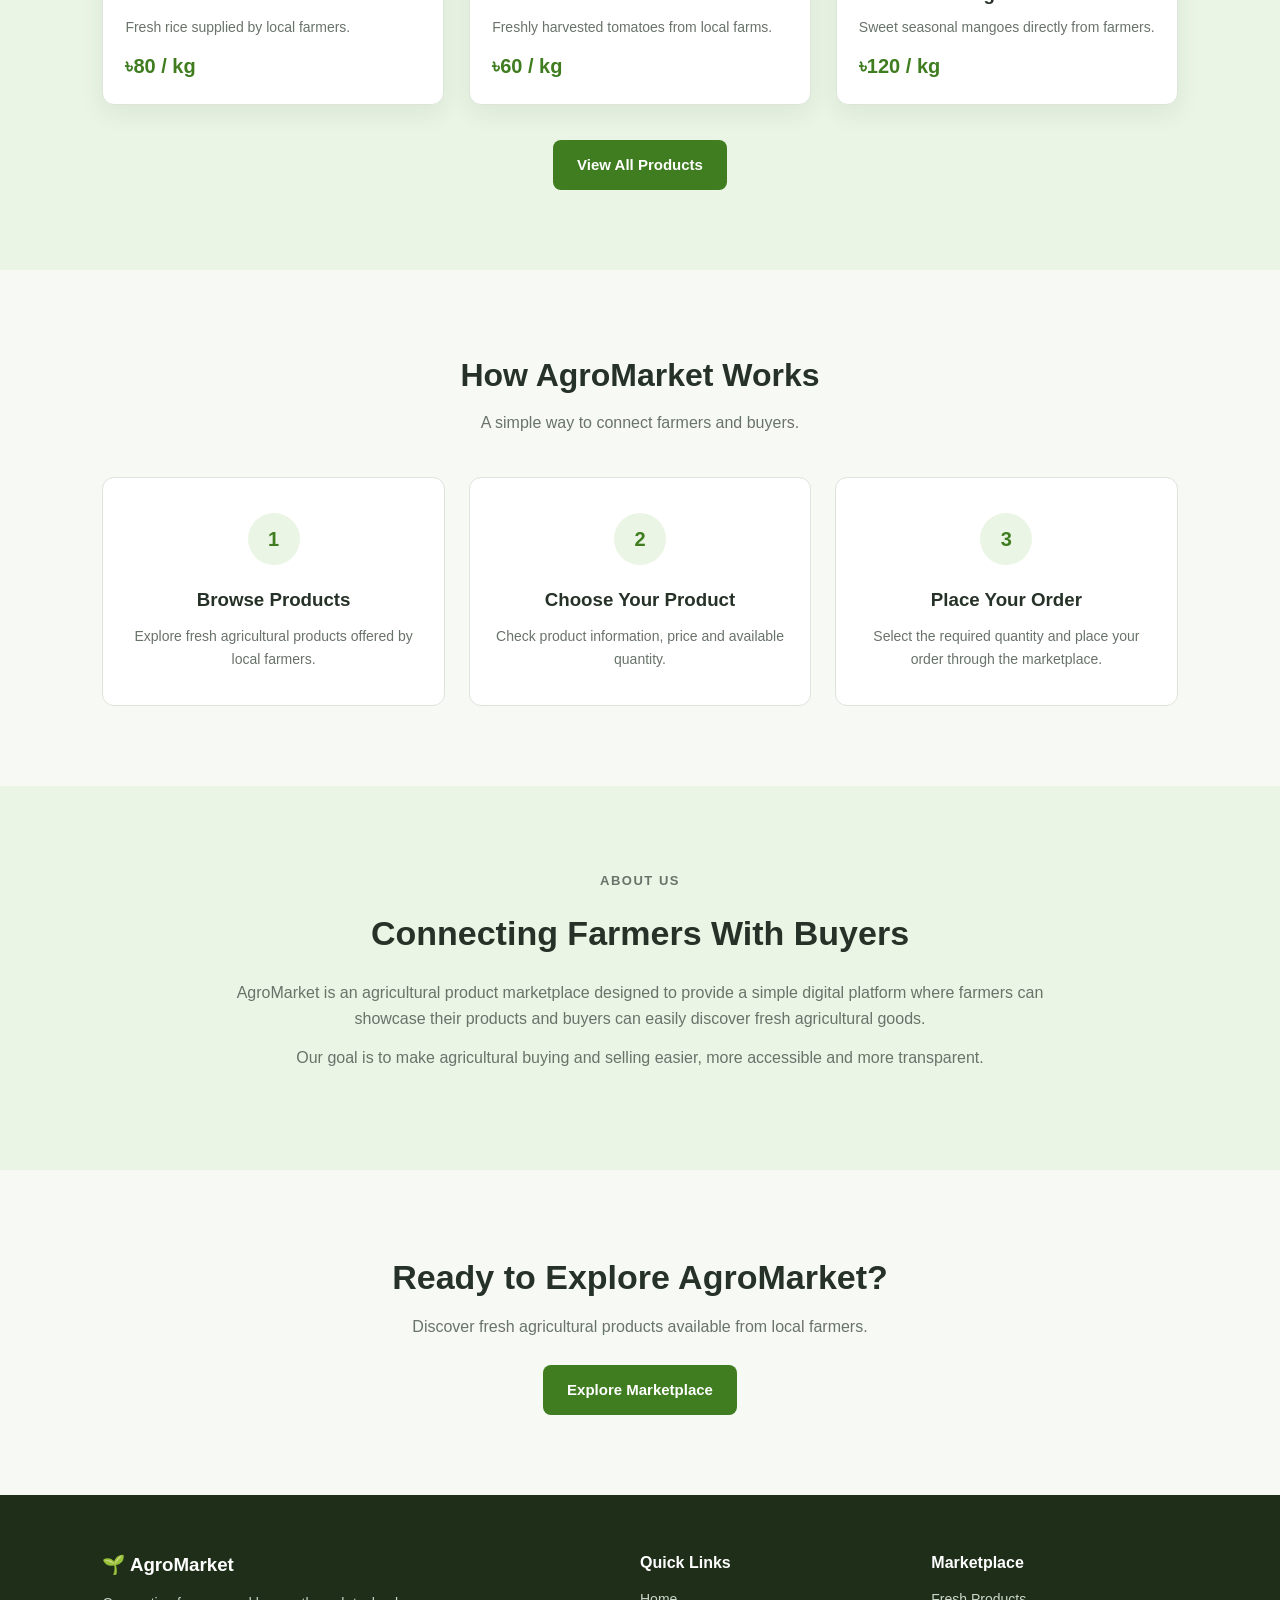
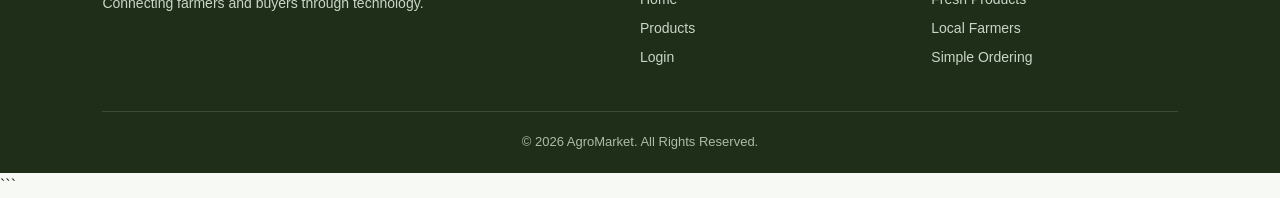
==== commit 6a046e19: "Add cart checkout order flow and dashboard" ====
--- a/frontend/index.html
+++ b/frontend/index.html
@@ -29,6 +29,7 @@
             <a href="products.html">Products</a>
             <a href="#about">About</a>
             <a href="#contact">Contact</a>
+            <a href="cart.html">Cart</a>
             <a href="login.html">Login</a>
         </div>
 
--- a/frontend/style.css
+++ b/frontend/style.css
@@ -1,709 +1,2038 @@
 :root {
---primary: #3f7d20;
---primary-dark: #2b5a14;
---primary-light: #eaf5e5;
---background: #f7f9f5;
---surface: #ffffff;
---text: #263228;
---text-light: #68736a;
---border: #dde5da;
---shadow: 0 8px 25px rgba(40, 70, 35, 0.08);
---radius: 12px;
-}
-
-
+    --primary: #3f7d20;
+    --primary-dark: #2b5a14;
+    --primary-light: #eaf5e5;
+    --background: #f7f9f5;
+    --surface: #ffffff;
+    --text: #263228;
+    --text-light: #68736a;
+    --border: #dde5da;
+    --shadow: 0 8px 25px rgba(40, 70, 35, 0.08);
+    --radius: 12px;
+}
 
 * {
-  margin: 0;
-  padding: 0;
-  box-sizing: border-box;
-  }
+    margin: 0;
+    padding: 0;
+    box-sizing: border-box;
+}
 
 html {
-scroll-behavior: smooth;
+    scroll-behavior: smooth;
 }
 
 body {
-font-family: Arial, Helvetica, sans-serif;
-background-color: var(--background);
-color: var(--text);
-line-height: 1.6;
+    font-family: Arial, Helvetica, sans-serif;
+    background-color: var(--background);
+    color: var(--text);
+    line-height: 1.6;
 }
 
 a {
-color: inherit;
-text-decoration: none;
-}
-
+    color: inherit;
+    text-decoration: none;
+}
+
+/* =========================
+   BUTTONS
+========================= */
 
 .btn {
-display: inline-block;
-padding: 13px 24px;
-border-radius: 8px;
-background-color: var(--primary);
-color: white;
-font-size: 15px;
-font-weight: 600;
-cursor: pointer;
-transition: 0.25s;
+    display: inline-block;
+    padding: 13px 24px;
+    border-radius: 8px;
+    background-color: var(--primary);
+    color: white;
+    font-size: 15px;
+    font-weight: 600;
+    cursor: pointer;
+    transition: 0.25s;
 }
 
 .btn:hover {
-background-color: var(--primary-dark);
-transform: translateY(-2px);
+    background-color: var(--primary-dark);
+    transform: translateY(-2px);
 }
 
 .btn-secondary {
-background-color: white;
-color: var(--primary);
-border: 1px solid var(--primary);
+    background-color: white;
+    color: var(--primary);
+    border: 1px solid var(--primary);
 }
 
 .btn-secondary:hover {
-background-color: var(--primary-light);
-color: var(--primary-dark);
-}
-
+    background-color: var(--primary-light);
+    color: var(--primary-dark);
+}
+
+/* =========================
+   NAVBAR
+========================= */
 
 .navbar {
-min-height: 72px;
-display: flex;
-justify-content: space-between;
-align-items: center;
-padding: 0 8%;
-background-color: var(--surface);
-border-bottom: 1px solid var(--border);
-position: sticky;
-top: 0;
-z-index: 100;
+    min-height: 72px;
+    display: flex;
+    justify-content: space-between;
+    align-items: center;
+    padding: 0 8%;
+    background-color: var(--surface);
+    border-bottom: 1px solid var(--border);
+    position: sticky;
+    top: 0;
+    z-index: 100;
 }
 
 .logo {
-color: var(--primary);
-font-size: 25px;
-font-weight: 700;
+    color: var(--primary);
+    font-size: 25px;
+    font-weight: 700;
 }
 
 .nav-links {
-display: flex;
-align-items: center;
-gap: 28px;
+    display: flex;
+    align-items: center;
+    gap: 28px;
 }
 
 .nav-links a {
-font-size: 15px;
-font-weight: 600;
-transition: 0.2s;
+    font-size: 15px;
+    font-weight: 600;
+    transition: 0.2s;
 }
 
 .nav-links a:hover,
 .nav-links a.active {
-color: var(--primary);
-}
-
-
+    color: var(--primary);
+}
+
+/* =========================
+   HOMEPAGE HERO
+========================= */
 
 .hero {
-min-height: 530px;
-display: flex;
-align-items: center;
-padding: 70px 8%;
-background:
-    linear-gradient(
-        110deg,
-        #e7f4df 0%,
-        #f7f9f5 70%
-    );
-
+    min-height: 530px;
+    display: flex;
+    align-items: center;
+    padding: 70px 8%;
+    background:
+        linear-gradient(
+            110deg,
+            #e7f4df 0%,
+            #f7f9f5 70%
+        );
 }
 
 .hero-content {
-max-width: 720px;
+    max-width: 720px;
 }
 
 .hero-label,
 .section-label {
-margin-bottom: 12px;
-color: var(--primary);
-font-size: 13px;
-font-weight: bold;
-letter-spacing: 1.5px;
+    margin-bottom: 12px;
+    color: var(--primary);
+    font-size: 13px;
+    font-weight: bold;
+    letter-spacing: 1.5px;
 }
 
 .hero h1 {
-max-width: 700px;
-margin-bottom: 22px;
-font-size: clamp(40px, 5vw, 59px);
-line-height: 1.12;
+    max-width: 700px;
+    margin-bottom: 22px;
+    font-size: clamp(40px, 5vw, 59px);
+    line-height: 1.12;
 }
 
 .hero-description {
-max-width: 630px;
-margin-bottom: 30px;
-color: var(--text-light);
-font-size: 18px;
+    max-width: 630px;
+    margin-bottom: 30px;
+    color: var(--text-light);
+    font-size: 18px;
 }
 
 .hero-buttons {
-display: flex;
-flex-wrap: wrap;
-gap: 14px;
-}
+    display: flex;
+    flex-wrap: wrap;
+    gap: 14px;
+}
+
+/* =========================
+   GENERAL SECTION HEADING
+========================= */
 
 .section-heading {
-max-width: 700px;
-margin: 0 auto 42px;
-text-align: center;
+    max-width: 700px;
+    margin: 0 auto 42px;
+    text-align: center;
 }
 
 .section-heading h2 {
-margin-bottom: 8px;
-font-size: 32px;
+    margin-bottom: 8px;
+    font-size: 32px;
 }
 
 .section-heading p {
-color: var(--text-light);
-}
-
+    color: var(--text-light);
+}
+
+/* =========================
+   CATEGORIES
+========================= */
 
 .categories {
-padding: 80px 8%;
+    padding: 80px 8%;
 }
 
 .category-container {
-display: grid;
-grid-template-columns: repeat(4, 1fr);
-gap: 22px;
+    display: grid;
+    grid-template-columns: repeat(4, 1fr);
+    gap: 22px;
 }
 
 .category-card {
-padding: 32px 22px;
-text-align: center;
-background-color: var(--surface);
-border: 1px solid var(--border);
-border-radius: var(--radius);
-box-shadow: var(--shadow);
-transition: 0.25s;
+    padding: 32px 22px;
+    text-align: center;
+    background-color: var(--surface);
+    border: 1px solid var(--border);
+    border-radius: var(--radius);
+    box-shadow: var(--shadow);
+    transition: 0.25s;
 }
 
 .category-card:hover {
-border-color: #b7d5a7;
-transform: translateY(-5px);
+    border-color: #b7d5a7;
+    transform: translateY(-5px);
 }
 
 .category-icon {
-display: block;
-margin-bottom: 14px;
-font-size: 44px;
+    display: block;
+    margin-bottom: 14px;
+    font-size: 44px;
 }
 
 .category-card h3 {
-margin-bottom: 8px;
-font-size: 20px;
+    margin-bottom: 8px;
+    font-size: 20px;
 }
 
 .category-card p {
-color: var(--text-light);
-font-size: 14px;
-}
-
+    color: var(--text-light);
+    font-size: 14px;
+}
+
+/* =========================
+   FEATURED PRODUCTS
+========================= */
 
 .featured-products {
-padding: 80px 8%;
-background-color: var(--primary-light);
+    padding: 80px 8%;
+    background-color: var(--primary-light);
 }
 
 .featured-product-container {
-display: grid;
-grid-template-columns: repeat(3, 1fr);
-gap: 25px;
+    display: grid;
+    grid-template-columns: repeat(3, 1fr);
+    gap: 25px;
 }
 
 .featured-product-card {
-overflow: hidden;
-background-color: var(--surface);
-border: 1px solid var(--border);
-border-radius: var(--radius);
-box-shadow: var(--shadow);
-transition: 0.25s;
+    overflow: hidden;
+    background-color: var(--surface);
+    border: 1px solid var(--border);
+    border-radius: var(--radius);
+    box-shadow: var(--shadow);
+    transition: 0.25s;
 }
 
 .featured-product-card:hover {
-transform: translateY(-5px);
+    transform: translateY(-5px);
 }
 
 .featured-product-image {
-height: 190px;
-display: flex;
-justify-content: center;
-align-items: center;
-background-color: #f7fbf4;
-font-size: 74px;
+    height: 190px;
+    display: flex;
+    justify-content: center;
+    align-items: center;
+    background-color: #f7fbf4;
+    font-size: 74px;
 }
 
 .featured-product-info {
-padding: 22px;
+    padding: 22px;
 }
 
 .product-category {
-display: inline-block;
-margin-bottom: 8px;
-color: var(--primary);
-font-size: 13px;
-font-weight: bold;
+    display: inline-block;
+    margin-bottom: 8px;
+    color: var(--primary);
+    font-size: 13px;
+    font-weight: bold;
 }
 
 .featured-product-info h3 {
-margin-bottom: 7px;
+    margin-bottom: 7px;
 }
 
 .featured-product-info p {
-margin-bottom: 12px;
-color: var(--text-light);
-font-size: 14px;
+    margin-bottom: 12px;
+    color: var(--text-light);
+    font-size: 14px;
 }
 
 .featured-price {
-display: block;
-color: var(--primary);
-font-size: 20px;
+    display: block;
+    color: var(--primary);
+    font-size: 20px;
 }
 
 .center-button {
-margin-top: 35px;
-text-align: center;
-}
+    margin-top: 35px;
+    text-align: center;
+}
+
+/* =========================
+   HOW IT WORKS
+========================= */
 
 .how-it-works {
-padding: 80px 8%;
+    padding: 80px 8%;
 }
 
 .steps-container {
-display: grid;
-grid-template-columns: repeat(3, 1fr);
-gap: 24px;
+    display: grid;
+    grid-template-columns: repeat(3, 1fr);
+    gap: 24px;
 }
 
 .step-card {
-padding: 35px 25px;
-text-align: center;
-background-color: var(--surface);
-border: 1px solid var(--border);
-border-radius: var(--radius);
+    padding: 35px 25px;
+    text-align: center;
+    background-color: var(--surface);
+    border: 1px solid var(--border);
+    border-radius: var(--radius);
 }
 
 .step-number {
-width: 52px;
-height: 52px;
-margin: 0 auto 20px;
-display: flex;
-justify-content: center;
-align-items: center;
-border-radius: 50%;
-background-color: var(--primary-light);
-color: var(--primary);
-font-size: 20px;
-font-weight: bold;
+    width: 52px;
+    height: 52px;
+    margin: 0 auto 20px;
+    display: flex;
+    justify-content: center;
+    align-items: center;
+    border-radius: 50%;
+    background-color: var(--primary-light);
+    color: var(--primary);
+    font-size: 20px;
+    font-weight: bold;
 }
 
 .step-card h3 {
-margin-bottom: 10px;
+    margin-bottom: 10px;
 }
 
 .step-card p {
-color: var(--text-light);
-font-size: 14px;
-}
-
+    color: var(--text-light);
+    font-size: 14px;
+}
+
+/* =========================
+   ABOUT SECTION
+========================= */
 
 .about-section {
-padding: 85px 8%;
-background-color: var(--primary-light);
+    padding: 85px 8%;
+    background-color: var(--primary-light);
 }
 
 .about-content {
-max-width: 820px;
-margin: auto;
-text-align: center;
+    max-width: 820px;
+    margin: auto;
+    text-align: center;
 }
 
 .about-content h2 {
-margin-bottom: 20px;
-font-size: 34px;
+    margin-bottom: 20px;
+    font-size: 34px;
 }
 
 .about-content p {
-margin-bottom: 14px;
-color: var(--text-light);
-}
-
+    margin-bottom: 14px;
+    color: var(--text-light);
+}
+
+/* =========================
+   CTA SECTION
+========================= */
 
 .cta-section {
-padding: 80px 8%;
-text-align: center;
+    padding: 80px 8%;
+    text-align: center;
 }
 
 .cta-section h2 {
-margin-bottom: 10px;
-font-size: 34px;
+    margin-bottom: 10px;
+    font-size: 34px;
 }
 
 .cta-section p {
-margin-bottom: 25px;
-color: var(--text-light);
-}
-
-
+    margin-bottom: 25px;
+    color: var(--text-light);
+}
+
+/* =========================
+   AUTHENTICATION PAGES
+========================= */
+
+.auth-container {
+    min-height: 650px;
+    display: flex;
+    justify-content: center;
+    align-items: center;
+    padding: 40px 20px;
+    background-color: var(--background);
+}
+
+.auth-box {
+    width: 100%;
+    max-width: 420px;
+    background-color: var(--surface);
+    padding: 45px 40px;
+    border-radius: 14px;
+    box-shadow: 0 10px 30px rgba(0, 0, 0, 0.08);
+    border: 1px solid #eeeeee;
+}
+
+.auth-box h1 {
+    text-align: center;
+    margin-bottom: 8px;
+    font-size: 28px;
+    color: #1a1a1a;
+}
+
+.auth-box > p {
+    text-align: center;
+    margin-bottom: 30px;
+    color: #777777;
+    font-size: 15px;
+}
+
+.auth-box form {
+    display: flex;
+    flex-direction: column;
+}
+
+.auth-box label {
+    margin-bottom: 6px;
+    font-weight: 600;
+    font-size: 14px;
+    color: #333333;
+}
+
+.auth-box input,
+.auth-box select {
+    padding: 13px 14px;
+    margin-bottom: 20px;
+    border: 1.5px solid #dde3d9;
+    border-radius: 8px;
+    font-size: 15px;
+    background-color: #fafbf9;
+    transition: border-color 0.2s ease, box-shadow 0.2s ease;
+}
+
+.auth-box input:focus,
+.auth-box select:focus {
+    outline: none;
+    border-color: var(--primary);
+    box-shadow: 0 0 0 3px rgba(76, 175, 80, 0.15);
+    background-color: white;
+}
+
+.auth-box input::placeholder {
+    color: #aaaaaa;
+}
+
+.auth-box button {
+    width: 100%;
+    margin-top: 8px;
+    padding: 14px;
+    background-color: var(--primary);
+    color: white;
+    font-weight: 600;
+    font-size: 16px;
+    border-radius: 8px;
+    border: none;
+    cursor: pointer;
+    transition: background-color 0.2s ease, transform 0.1s ease;
+}
+
+.auth-box button:hover {
+    background-color: var(--primary-dark);
+}
+
+.auth-box button:active {
+    transform: scale(0.98);
+}
+
+.auth-link {
+    margin-top: 22px;
+    text-align: center;
+    font-size: 14px;
+    color: #555555;
+}
+
+.auth-link a {
+    text-decoration: none;
+    font-weight: 700;
+    color: var(--primary);
+}
+
+.auth-link a:hover {
+    text-decoration: underline;
+}
+
+/* =========================
+   PRODUCTS PAGE
+========================= */
+
+.products-hero {
+    padding: 75px 8% 45px;
+    text-align: center;
+    background-color: var(--primary-light);
+}
+
+.products-hero h1 {
+    margin-bottom: 10px;
+    font-size: 40px;
+}
+
+.products-hero p {
+    color: var(--text-light);
+}
+
+/* Product Controls */
+
+.product-controls-section {
+    padding: 30px 8%;
+    background-color: white;
+    border-bottom: 1px solid var(--border);
+}
+
+.product-controls {
+    max-width: 1000px;
+    margin: auto;
+
+    display: grid;
+    grid-template-columns: 1fr 300px;
+    gap: 15px;
+}
+
+.product-controls input,
+.product-controls select {
+    width: 100%;
+    min-width: 0;
+
+    padding: 13px 15px;
+
+    border: 1px solid var(--border);
+    border-radius: 8px;
+
+    background-color: white;
+
+    font-size: 15px;
+
+    outline: none;
+}
+
+.product-controls input:focus,
+.product-controls select:focus {
+    border-color: var(--primary);
+}
+
+/* Products */
+
+.products-section {
+    min-height: 600px;
+    padding: 55px 8%;
+}
+
+.products-summary {
+    margin-bottom: 25px;
+    color: var(--text-light);
+}
+
+.product-container {
+    display: grid;
+    grid-template-columns: repeat(4, 1fr);
+    gap: 24px;
+}
+
+.product-card {
+    overflow: hidden;
+    display: flex;
+    flex-direction: column;
+    background-color: var(--surface);
+    border: 1px solid var(--border);
+    border-radius: var(--radius);
+    box-shadow: var(--shadow);
+    transition: 0.25s;
+}
+
+.product-card:hover {
+    transform: translateY(-5px);
+}
+
+.product-image {
+    height: 170px;
+    display: flex;
+    justify-content: center;
+    align-items: center;
+    background-color: var(--primary-light);
+    font-size: 70px;
+}
+
+.product-info {
+    flex: 1;
+    display: flex;
+    flex-direction: column;
+    padding: 20px;
+}
+
+.product-info h2 {
+    margin: 5px 0 10px;
+    font-size: 20px;
+}
+
+.product-description {
+    margin-bottom: 10px;
+    color: var(--text-light);
+    font-size: 14px;
+}
+
+.farmer-name {
+    margin-bottom: 12px;
+    color: var(--text-light);
+    font-size: 13px;
+}
+
+.price {
+    margin-top: auto;
+    color: var(--primary);
+    font-size: 18px;
+    font-weight: bold;
+}
+
+.product-button {
+    display: block;
+    margin-top: 15px;
+    padding: 11px;
+    text-align: center;
+    border-radius: 7px;
+    background-color: var(--primary);
+    color: white;
+    font-weight: 600;
+    transition: 0.2s;
+}
+
+.product-button:hover {
+    background-color: var(--primary-dark);
+}
+
+/* No Products */
+
+.no-products {
+    padding: 60px 20px;
+    text-align: center;
+}
+
+.no-products-icon {
+    margin-bottom: 10px;
+    font-size: 55px;
+}
+
+.no-products p {
+    color: var(--text-light);
+}
+
+.hidden {
+    display: none;
+}
+
+/* =========================
+   PRODUCT DETAILS PAGE
+========================= */
+
+.product-details-section {
+    min-height: 650px;
+    padding: 60px 8%;
+}
+
+.product-details-card {
+    max-width: 1000px;
+    margin: auto;
+    display: grid;
+    grid-template-columns: 1fr 1.2fr;
+    gap: 50px;
+    padding: 45px;
+    background-color: var(--surface);
+    border: 1px solid var(--border);
+    border-radius: var(--radius);
+    box-shadow: var(--shadow);
+}
+
+.product-details-image {
+    min-height: 320px;
+    display: flex;
+    justify-content: center;
+    align-items: center;
+    border-radius: var(--radius);
+    background-color: var(--primary-light);
+    font-size: 150px;
+}
+
+.product-details-info {
+    display: flex;
+    flex-direction: column;
+    justify-content: center;
+}
+
+.product-details-info .product-category {
+    margin-bottom: 10px;
+}
+
+.product-details-info h1 {
+    margin-bottom: 15px;
+    font-size: 36px;
+}
+
+.product-details-info .product-description {
+    margin-bottom: 18px;
+    font-size: 16px;
+    line-height: 1.7;
+}
+
+.product-details-info .farmer-name {
+    margin-bottom: 12px;
+    font-size: 15px;
+}
+
+.product-details-info .price {
+    margin: 0 0 25px;
+    font-size: 24px;
+}
+
+.product-details-actions {
+    display: flex;
+    flex-wrap: wrap;
+    gap: 12px;
+}
+
+/* =========================
+   CART PAGE
+========================= */
+
+.cart-section {
+    min-height: 650px;
+    padding: 60px 8%;
+}
+
+.cart-container {
+    max-width: 1100px;
+    margin: auto;
+}
+
+.cart-container > h1 {
+    margin-bottom: 35px;
+    text-align: center;
+    font-size: 36px;
+}
+
+/* Cart Layout */
+
+.cart-content {
+    display: grid;
+    grid-template-columns: 1fr 320px;
+    gap: 30px;
+    align-items: start;
+}
+
+/* Cart Items */
+
+.cart-items {
+    overflow: hidden;
+    background-color: var(--surface);
+    border: 1px solid var(--border);
+    border-radius: var(--radius);
+    box-shadow: var(--shadow);
+}
+
+.cart-item {
+    display: grid;
+    grid-template-columns: 90px 1fr auto;
+    gap: 20px;
+    align-items: center;
+    padding: 22px;
+    border-bottom: 1px solid var(--border);
+}
+
+.cart-item:last-child {
+    border-bottom: none;
+}
+
+.cart-item-image {
+    width: 90px;
+    height: 90px;
+    display: flex;
+    justify-content: center;
+    align-items: center;
+    border-radius: 10px;
+    background-color: var(--primary-light);
+    font-size: 50px;
+}
+
+.cart-item-info h2 {
+    margin-bottom: 5px;
+    font-size: 19px;
+}
+
+.cart-item-info p {
+    margin-bottom: 5px;
+    color: var(--text-light);
+    font-size: 14px;
+}
+
+.cart-item-price {
+    color: var(--primary);
+    font-weight: bold;
+}
+
+/* Quantity Controls */
+
+.quantity-controls {
+    display: flex;
+    align-items: center;
+    gap: 10px;
+    margin-top: 12px;
+}
+
+.quantity-controls button {
+    width: 30px;
+    height: 30px;
+
+    display: flex;
+    justify-content: center;
+    align-items: center;
+
+    border: 1px solid var(--border);
+    border-radius: 6px;
+
+    background-color: white;
+    color: var(--primary);
+
+    font-size: 18px;
+    font-weight: bold;
+
+    cursor: pointer;
+    transition: 0.2s;
+}
+
+.quantity-controls button:hover {
+    background-color: var(--primary-light);
+    border-color: var(--primary);
+}
+
+.quantity-controls span {
+    min-width: 25px;
+    text-align: center;
+    font-weight: bold;
+}
+
+/* Cart Item Actions */
+
+.cart-item-actions {
+    text-align: right;
+}
+
+.cart-item-total {
+    margin-bottom: 10px;
+    color: var(--primary);
+    font-size: 18px;
+    font-weight: bold;
+}
+
+.remove-btn {
+    padding: 6px 10px;
+
+    border: none;
+    border-radius: 6px;
+
+    background-color: #fff1f1;
+    color: #c0392b;
+
+    font-size: 13px;
+    cursor: pointer;
+
+    transition: 0.2s;
+}
+
+.remove-btn:hover {
+    background-color: #ffe0e0;
+}
+
+/* Cart Summary */
+
+.cart-summary {
+    position: sticky;
+    top: 95px;
+
+    padding: 28px;
+
+    background-color: var(--surface);
+    border: 1px solid var(--border);
+    border-radius: var(--radius);
+    box-shadow: var(--shadow);
+}
+
+.cart-summary h2 {
+    margin-bottom: 20px;
+    font-size: 23px;
+}
+
+.cart-summary-total {
+    display: flex;
+    justify-content: space-between;
+    align-items: center;
+
+    margin-bottom: 25px;
+    padding: 18px 0;
+
+    border-top: 1px solid var(--border);
+    border-bottom: 1px solid var(--border);
+
+    font-size: 17px;
+    font-weight: bold;
+}
+
+.cart-summary-total span:last-child {
+    color: var(--primary);
+    font-size: 23px;
+}
+
+.cart-summary .btn {
+    display: block;
+    width: 100%;
+    margin-bottom: 10px;
+    text-align: center;
+}
+
+.cart-summary .btn:last-child {
+    margin-bottom: 0;
+}
+
+/* Empty Cart */
+
+.empty-cart {
+    padding: 70px 20px;
+    text-align: center;
+}
+
+.empty-cart-icon {
+    margin-bottom: 15px;
+    font-size: 60px;
+}
+
+.empty-cart h2 {
+    margin-bottom: 8px;
+    font-size: 25px;
+}
+
+.empty-cart p {
+    margin-bottom: 22px;
+    color: var(--text-light);
+}
+
+
+/* =========================
+   CART RESPONSIVE
+========================= */
+
+@media (max-width: 850px) {
+
+    .cart-content {
+        grid-template-columns: 1fr;
+    }
+
+    .cart-summary {
+        position: static;
+    }
+
+}
+
+@media (max-width: 600px) {
+
+    .cart-section {
+        padding: 40px 5%;
+    }
+
+    .cart-container > h1 {
+        font-size: 30px;
+        margin-bottom: 25px;
+    }
+
+    .cart-item {
+        grid-template-columns: 65px 1fr;
+        gap: 15px;
+        padding: 18px;
+    }
+
+    .cart-item-image {
+        width: 65px;
+        height: 65px;
+        font-size: 38px;
+    }
+
+    .cart-item-info h2 {
+        font-size: 17px;
+    }
+
+    .cart-item-actions {
+        grid-column: 2;
+        text-align: left;
+    }
+
+    .cart-item-total {
+        display: inline-block;
+        margin-right: 12px;
+    }
+
+    .cart-summary {
+        padding: 22px;
+    }
+
+}
+
+/* =========================
+   CHECKOUT PAGE
+========================= */
+
+.checkout-section {
+    min-height: 650px;
+    padding: 60px 8%;
+}
+
+.checkout-container {
+    max-width: 1100px;
+    margin: auto;
+}
+
+.checkout-container > h1 {
+    margin-bottom: 35px;
+    text-align: center;
+    font-size: 36px;
+}
+
+.checkout-content {
+    display: grid;
+    grid-template-columns: 1.2fr 0.8fr;
+    gap: 30px;
+    align-items: start;
+}
+
+/* Checkout Form */
+
+.checkout-form,
+.checkout-summary {
+    padding: 30px;
+    background-color: var(--surface);
+    border: 1px solid var(--border);
+    border-radius: var(--radius);
+    box-shadow: var(--shadow);
+}
+
+.checkout-form h2,
+.checkout-summary h2 {
+    margin-bottom: 25px;
+    font-size: 23px;
+}
+
+/* Form Groups */
+
+.form-group {
+    margin-bottom: 20px;
+}
+
+.form-group label {
+    display: block;
+    margin-bottom: 7px;
+    font-size: 14px;
+    font-weight: 600;
+}
+
+.form-group input,
+.form-group textarea {
+    width: 100%;
+    padding: 12px 14px;
+    border: 1px solid var(--border);
+    border-radius: 8px;
+    background-color: #fafcf9;
+    color: var(--text);
+    font-family: inherit;
+    font-size: 15px;
+    transition: 0.2s;
+}
+
+.form-group input:focus,
+.form-group textarea:focus {
+    outline: none;
+    border-color: var(--primary);
+    box-shadow: 0 0 0 3px rgba(63, 125, 32, 0.12);
+    background-color: white;
+}
+
+.form-group textarea {
+    resize: vertical;
+}
+
+/* Payment Options */
+
+.payment-options {
+    display: flex;
+    flex-direction: column;
+    gap: 10px;
+}
+
+.payment-options label {
+    display: flex;
+    align-items: center;
+    gap: 9px;
+    margin: 0;
+    padding: 12px 14px;
+    border: 1px solid var(--border);
+    border-radius: 8px;
+    background-color: #fafcf9;
+    cursor: pointer;
+    font-weight: 500;
+    transition: 0.2s;
+}
+
+.payment-options label:hover {
+    border-color: var(--primary);
+    background-color: var(--primary-light);
+}
+
+.payment-options input {
+    width: auto;
+    margin: 0;
+    accent-color: var(--primary);
+}
+
+/* Place Order Button */
+
+.checkout-form .btn {
+    width: 100%;
+    border: none;
+    text-align: center;
+}
+
+/* Order Summary */
+
+.checkout-summary {
+    position: sticky;
+    top: 95px;
+}
+
+.checkout-item {
+    display: grid;
+    grid-template-columns: 55px 1fr auto;
+    gap: 12px;
+    align-items: center;
+    padding: 15px 0;
+    border-bottom: 1px solid var(--border);
+}
+
+.checkout-item-image {
+    width: 55px;
+    height: 55px;
+    display: flex;
+    justify-content: center;
+    align-items: center;
+    border-radius: 8px;
+    background-color: var(--primary-light);
+    font-size: 30px;
+}
+
+.checkout-item-info h3 {
+    margin-bottom: 3px;
+    font-size: 15px;
+}
+
+.checkout-item-info p {
+    color: var(--text-light);
+    font-size: 13px;
+}
+
+.checkout-item-total {
+    color: var(--primary);
+    font-size: 15px;
+    font-weight: bold;
+    white-space: nowrap;
+}
+
+.checkout-total {
+    display: flex;
+    justify-content: space-between;
+    align-items: center;
+    margin-top: 20px;
+    padding-top: 18px;
+    border-top: 2px solid var(--border);
+    font-size: 18px;
+    font-weight: bold;
+}
+
+.checkout-total span:last-child {
+    color: var(--primary);
+    font-size: 22px;
+}
+
+
+/* =========================
+   CHECKOUT RESPONSIVE
+========================= */
+
+@media (max-width: 800px) {
+
+    .checkout-content {
+        grid-template-columns: 1fr;
+    }
+
+    .checkout-summary {
+        position: static;
+    }
+
+}
+
+@media (max-width: 550px) {
+
+    .checkout-section {
+        padding: 40px 5%;
+    }
+
+    .checkout-container > h1 {
+        font-size: 30px;
+        margin-bottom: 25px;
+    }
+
+    .checkout-form,
+    .checkout-summary {
+        padding: 22px;
+    }
+
+    .checkout-item {
+        grid-template-columns: 45px 1fr auto;
+        gap: 9px;
+    }
+
+    .checkout-item-image {
+        width: 45px;
+        height: 45px;
+        font-size: 25px;
+    }
+
+}
+/* =========================
+   ORDER CONFIRMATION
+========================= */
+
+.confirmation-section {
+    min-height: 650px;
+    display: flex;
+    justify-content: center;
+    align-items: center;
+    padding: 60px 8%;
+}
+
+.confirmation-container {
+    width: 100%;
+    max-width: 650px;
+    padding: 45px;
+    text-align: center;
+    background-color: var(--surface);
+    border: 1px solid var(--border);
+    border-radius: var(--radius);
+    box-shadow: var(--shadow);
+}
+
+.confirmation-icon {
+    width: 75px;
+    height: 75px;
+    margin: 0 auto 20px;
+    display: flex;
+    justify-content: center;
+    align-items: center;
+    border-radius: 50%;
+    background-color: var(--primary-light);
+    font-size: 40px;
+}
+
+.confirmation-container h1 {
+    margin-bottom: 10px;
+    color: var(--primary-dark);
+    font-size: 32px;
+}
+
+.confirmation-message {
+    margin-bottom: 30px;
+    color: var(--text-light);
+    font-size: 16px;
+}
+
+.order-details {
+    margin-bottom: 30px;
+    padding: 22px;
+    text-align: left;
+    background-color: #fafcf9;
+    border: 1px solid var(--border);
+    border-radius: 10px;
+}
+
+.order-detail {
+    display: flex;
+    justify-content: space-between;
+    gap: 20px;
+    padding: 11px 0;
+    border-bottom: 1px solid var(--border);
+}
+
+.order-detail:last-child {
+    border-bottom: none;
+}
+
+.order-detail span:first-child {
+    color: var(--text-light);
+    font-size: 14px;
+}
+
+.order-detail span:last-child {
+    font-weight: 600;
+    text-align: right;
+}
+
+.order-total {
+    color: var(--primary);
+    font-size: 20px;
+    font-weight: bold;
+}
+
+.confirmation-actions {
+    display: flex;
+    justify-content: center;
+    gap: 12px;
+    flex-wrap: wrap;
+}
+
+.confirmation-actions .btn {
+    text-align: center;
+}
+
+
+/* =========================
+   CONFIRMATION RESPONSIVE
+========================= */
+
+@media (max-width: 550px) {
+
+    .confirmation-section {
+        padding: 40px 5%;
+    }
+
+    .confirmation-container {
+        padding: 30px 22px;
+    }
+
+    .confirmation-container h1 {
+        font-size: 27px;
+    }
+
+    .order-detail {
+        flex-direction: column;
+        gap: 3px;
+    }
+
+    .order-detail span:last-child {
+        text-align: left;
+    }
+
+    .confirmation-actions {
+        flex-direction: column;
+    }
+
+    .confirmation-actions .btn {
+        width: 100%;
+    }
+
+}
+/* =========================
+   FOOTER
+========================= */
 
 footer {
-padding: 55px 8% 20px;
-background-color: #1e2e19;
-color: #e8eee5;
+    padding: 55px 8% 20px;
+    background-color: #1e2e19;
+    color: #e8eee5;
 }
 
 .footer-content {
-display: grid;
-grid-template-columns: 2fr 1fr 1fr;
-gap: 45px;
-max-width: 1200px;
-margin: auto;
+    display: grid;
+    grid-template-columns: 2fr 1fr 1fr;
+    gap: 45px;
+    max-width: 1200px;
+    margin: auto;
 }
 
 .footer-content h3,
 .footer-content h4 {
-margin-bottom: 12px;
-color: white;
+    margin-bottom: 12px;
+    color: white;
 }
 
 .footer-content p,
 .footer-content a {
-display: block;
-margin-bottom: 7px;
-color: #cbd5c7;
-font-size: 14px;
+    display: block;
+    margin-bottom: 7px;
+    color: #cbd5c7;
+    font-size: 14px;
 }
 
 .footer-content a:hover {
-color: white;
+    color: white;
 }
 
 .footer-bottom {
-max-width: 1200px;
-
-margin: 35px auto 0;
-
-padding-top: 20px;
-
-text-align: center;
-
-border-top: 1px solid #3b4b36;
-
-color: #aebba9;
-
-font-size: 13px;
-
-}
-
-
+    max-width: 1200px;
+    margin: 35px auto 0;
+    padding-top: 20px;
+    text-align: center;
+    border-top: 1px solid #3b4b36;
+    color: #aebba9;
+    font-size: 13px;
+}
+
+/* =========================
+   RESPONSIVE DESIGN
+========================= */
+
+@media (max-width: 1100px) {
+
+    .product-container {
+        grid-template-columns: repeat(3, 1fr);
+    }
+
+}
 
 @media (max-width: 950px) {
 
-
-.category-container {
-    grid-template-columns: repeat(2, 1fr);
-}
-
-
-.featured-product-container {
-    grid-template-columns: repeat(2, 1fr);
-}
-
-
-.footer-content {
-    grid-template-columns: 1fr 1fr;
-}
-
+    .category-container {
+        grid-template-columns: repeat(2, 1fr);
+    }
+
+    .featured-product-container {
+        grid-template-columns: repeat(2, 1fr);
+    }
+
+    .footer-content {
+        grid-template-columns: 1fr 1fr;
+    }
+
+    .product-details-card {
+        grid-template-columns: 1fr;
+        gap: 30px;
+    }
+
+}
+
+@media (max-width: 850px) {
+
+    .product-container {
+        grid-template-columns: repeat(2, 1fr);
+    }
 
 }
 
 @media (max-width: 700px) {
 
-
-.navbar {
-    flex-direction: column;
-
-    padding: 18px;
+    .navbar {
+        flex-direction: column;
+        padding: 18px;
+        gap: 15px;
+    }
+
+    .nav-links {
+        flex-wrap: wrap;
+        justify-content: center;
+        gap: 15px;
+    }
+
+    .hero {
+        min-height: auto;
+        padding: 70px 7%;
+    }
+
+    .steps-container {
+        grid-template-columns: 1fr;
+    }
+
+    .footer-content {
+        grid-template-columns: 1fr;
+    }
+
+}
+
+@media (max-width: 650px) {
+
+    .product-controls {
+         grid-template-columns: 1fr;
+    }
+
+    .product-container {
+        grid-template-columns: 1fr;
+    }
+
+    .products-hero h1 {
+        font-size: 32px;
+    }
+
+    .product-details-section {
+        padding: 40px 5%;
+    }
+
+    .product-details-card {
+        padding: 25px;
+    }
+
+    .product-details-image {
+        min-height: 240px;
+        font-size: 110px;
+    }
+
+}
+
+@media (max-width: 550px) {
+
+    .category-container,
+    .featured-product-container {
+        grid-template-columns: 1fr;
+    }
+
+    .hero-buttons {
+        flex-direction: column;
+    }
+
+    .hero-buttons .btn {
+        text-align: center;
+    }
+
+    .hero h1 {
+        font-size: 40px;
+    }
+
+    .auth-box {
+        padding: 35px 25px;
+    }
+
+}
+/* =========================
+   DASHBOARD PAGE
+========================= */
+
+.dashboard-section {
+    min-height: 700px;
+    background-color: var(--background);
+}
+
+
+/* Dashboard Hero */
+
+.dashboard-hero {
+    padding: 55px 8%;
+    background:
+        linear-gradient(
+            110deg,
+            #e7f4df,
+            #f7f9f5
+        );
+    border-bottom: 1px solid var(--border);
+}
+
+.dashboard-welcome {
+    max-width: 1200px;
+    margin: auto;
+
+    display: flex;
+    justify-content: space-between;
+    align-items: center;
+
+    gap: 30px;
+}
+
+.dashboard-label {
+    margin-bottom: 8px;
+
+    color: var(--primary);
+
+    font-size: 13px;
+    font-weight: bold;
+
+    letter-spacing: 1.5px;
+}
+
+.dashboard-welcome h1 {
+    margin-bottom: 8px;
+
+    font-size: 42px;
+}
+
+.dashboard-subtitle {
+    color: var(--text-light);
+
+    font-size: 17px;
+}
+
+
+/* User Avatar */
+
+.user-avatar {
+    width: 80px;
+    height: 80px;
+
+    display: flex;
+    justify-content: center;
+    align-items: center;
+
+    border-radius: 50%;
+
+    background-color: var(--primary);
+
+    color: white;
+
+    font-size: 30px;
+    font-weight: bold;
+
+    box-shadow: var(--shadow);
+}
+
+
+/* Dashboard Content */
+
+.dashboard-content {
+    max-width: 1360px;
+
+    margin: auto;
+
+    padding: 55px 8%;
+}
+
+
+/* Statistics */
+
+.dashboard-stats {
+    display: grid;
+
+    grid-template-columns:
+        repeat(4, 1fr);
+
+    gap: 22px;
+
+    margin-bottom: 30px;
+}
+
+
+.stat-card {
+    display: flex;
+    align-items: center;
 
     gap: 15px;
-}
-
-
-.nav-links {
-    flex-wrap: wrap;
-
+
+    padding: 22px;
+
+    background-color: var(--surface);
+
+    border: 1px solid var(--border);
+
+    border-radius: var(--radius);
+
+    box-shadow: var(--shadow);
+
+    transition: 0.25s;
+}
+
+.stat-card:hover {
+    transform: translateY(-4px);
+}
+
+
+.stat-icon {
+    width: 52px;
+    height: 52px;
+
+    display: flex;
     justify-content: center;
-
-    gap: 15px;
-}
-
-
-.hero {
-    min-height: auto;
-
-    padding: 70px 7%;
-}
-
-
-.steps-container {
-    grid-template-columns: 1fr;
-}
-
-
-.footer-content {
-    grid-template-columns: 1fr;
-}
-
-
-}
-
-@media (max-width: 550px) {
-
-
-.category-container,
-.featured-product-container {
-    grid-template-columns: 1fr;
-}
-
-
-.hero-buttons {
-    flex-direction: column;
-}
-
-
-.hero-buttons .btn {
-    text-align: center;
-}
-
-}
-
-
-/* =========================
-PRODUCTS PAGE
-========================= */
-
-.products-hero {
-padding: 75px 8% 45px;
-text-align: center;
-background-color: var(--primary-light);
-}
-
-.products-hero h1 {
-margin-bottom: 10px;
-font-size: 40px;
-}
-
-.products-hero p {
-color: var(--text-light);
-}
-
-/* Product Controls */
-
-.product-controls-section {
-padding: 30px 8%;
-background-color: white;
-border-bottom: 1px solid var(--border);
-}
-
-.product-controls {
-max-width: 900px;
-margin: auto;
-display: flex;
-justify-content: center;
-gap: 15px;
-}
-
-.search-box {
-flex: 1;
-min-width: 0;
-}
-
-.search-box input {
- width: 100%;
- display: block;
- padding: 13px 15px;
- border: 1px solid var(--border);
- border-radius: 8px;
- background-color: white;
- font-size: 15px;
- outline: none;
-}
-
-.product-controls select {
- width: 220px;
- flex-shrink: 0;
- padding: 13px 15px;
- border: 1px solid var(--border);
- border-radius: 8px;
- background-color: white;
- font-size: 15px;
- outline: none;
-}
-
-.product-controls input:focus,
-.product-controls select:focus {
-border-color: var(--primary);
-}
-
-/* Products */
-
-.products-section {
-min-height: 600px;
-padding: 55px 8%;
-}
-
-.products-summary {
-margin-bottom: 25px;
-color: var(--text-light);
-}
-
-.product-container {
-display: grid;
-grid-template-columns:
-    repeat(4, 1fr);
-gap: 24px;
-}
-
-.product-card {
-overflow: hidden;
-display: flex;
-flex-direction: column;
-background-color: var(--surface);
-border: 1px solid var(--border);
-border-radius: var(--radius);
-box-shadow: var(--shadow);
-transition: 0.25s;
-}
-
-.product-card:hover {
-transform: translateY(-5px);
-}
-
-.product-image {
-height: 170px;
-display: flex;
-justify-content: center;
-align-items: center;
-background-color: var(--primary-light);
-font-size: 70px;
-}
-
-.product-info {
-flex: 1;
-display: flex;
-flex-direction: column;
-padding: 20px;
-}
-
-.product-info h2 {
-margin: 5px 0 10px;
-font-size: 20px;
-
-}
-
-.product-description {
-color: var(--text-light);
-font-size: 14px;
-margin-bottom: 10px;
-
-}
-
-.farmer-name {
-color: var(--text-light);
-font-size: 13px;
-margin-bottom: 12px;
-
-}
-
-.price {
-margin-top: auto;
-color: var(--primary);
-font-size: 18px;
-font-weight: bold;
-
-}
-
-.product-button {
-display: block;
-margin-top: 15px;
-padding: 11px;
-text-align: center;
-border-radius: 7px;
-background-color: var(--primary);
-color: white;
-font-weight: 600;
-transition: 0.2s;
-
-}
-
-.product-button:hover {
-background-color: var(--primary-dark);
-}
-
-/* No Products */
-
-.no-products {
-padding: 60px 20px;
-text-align: center;
-}
-
-.no-products-icon {
-margin-bottom: 10px;
-font-size: 55px;
-}
-
-.no-products p {
-color: var(--text-light);
-}
-
-.hidden {
-display: none;
-}
-
-
-@media (max-width: 1100px) {
-
-.product-container {
+    align-items: center;
+
+    flex-shrink: 0;
+
+    border-radius: 12px;
+
+    background-color: var(--primary-light);
+
+    font-size: 26px;
+}
+
+
+.stat-card p {
+    margin-bottom: 2px;
+
+    color: var(--text-light);
+
+    font-size: 13px;
+}
+
+
+.stat-card h2 {
+    color: var(--text);
+
+    font-size: 25px;
+}
+
+
+.role-stat {
+    text-transform: capitalize;
+
+    color: var(--primary) !important;
+
+    font-size: 20px !important;
+}
+
+
+/* Dashboard Grid */
+
+.dashboard-grid {
+    display: grid;
+
     grid-template-columns:
-        repeat(3, 1fr);
-}
-
-}
-
-@media (max-width: 850px) {
-
-
-.product-container {
+        1.4fr 0.8fr;
+
+    gap: 30px;
+
+    margin-bottom: 30px;
+}
+
+
+/* Panels */
+
+.dashboard-panel {
+    padding: 30px;
+
+    background-color: var(--surface);
+
+    border: 1px solid var(--border);
+
+    border-radius: var(--radius);
+
+    box-shadow: var(--shadow);
+}
+
+
+.dashboard-panel h2 {
+    margin-bottom: 25px;
+
+    font-size: 25px;
+}
+
+
+.panel-header {
+    display: flex;
+    justify-content: space-between;
+    align-items: center;
+}
+
+
+/* Quick Actions */
+
+.action-grid {
+    display: grid;
+
     grid-template-columns:
         repeat(2, 1fr);
-}
-
-}
-
-@media (max-width: 650px) {
-
-.product-controls {
+
+    gap: 16px;
+}
+
+
+.dashboard-action {
+    display: flex;
+    align-items: center;
+
+    gap: 15px;
+
+    padding: 18px;
+
+    border: 1px solid var(--border);
+
+    border-radius: 10px;
+
+    background-color: #fbfcfa;
+
+    transition: 0.25s;
+}
+
+
+.dashboard-action:hover {
+    border-color: var(--primary);
+
+    background-color: var(--primary-light);
+
+    transform: translateY(-3px);
+}
+
+
+.action-icon {
+    width: 46px;
+    height: 46px;
+
+    display: flex;
+    justify-content: center;
+    align-items: center;
+
+    flex-shrink: 0;
+
+    border-radius: 10px;
+
+    background-color: var(--primary-light);
+
+    font-size: 23px;
+}
+
+
+.dashboard-action h3 {
+    margin-bottom: 3px;
+
+    font-size: 15px;
+}
+
+
+.dashboard-action p {
+    color: var(--text-light);
+
+    font-size: 12px;
+}
+
+
+/* Account Information */
+
+.account-info {
+    display: flex;
     flex-direction: column;
-}
-
-
-.product-container {
-    grid-template-columns:
-        1fr;
-}
-
-
-.products-hero h1 {
-    font-size: 32px;
-}
-
-}
+
+    gap: 22px;
+}
+
+
+.account-row {
+    display: flex;
+    align-items: center;
+
+    gap: 14px;
+
+    padding-bottom: 18px;
+
+    border-bottom: 1px solid var(--border);
+}
+
+
+.account-row:last-child {
+    padding-bottom: 0;
+
+    border-bottom: none;
+}
+
+
+.account-icon {
+    width: 42px;
+    height: 42px;
+
+    display: flex;
+    justify-content: center;
+    align-items: center;
+
+    border-radius: 50%;
+
+    background-color: var(--primary-light);
+
+    font-size: 20px;
+}
+
+
+.account-row p {
+    margin-bottom: 2px;
+
+    color: var(--text-light);
+
+    font-size: 12px;
+}
+
+
+.account-row h3 {
+    font-size: 15px;
+
+    word-break: break-word;
+}
+
+
+/* Recent Activity */
+
+.activity-panel {
+    margin-bottom: 20px;
+}
+
+
+.activity-list {
+    display: flex;
+    flex-direction: column;
+
+    gap: 16px;
+}
+
+
+.activity-item {
+    display: flex;
+    align-items: center;
+
+    gap: 15px;
+
+    padding: 17px;
+
+    border: 1px solid var(--border);
+
+    border-radius: 10px;
+
+    background-color: #fbfcfa;
+}
+
+
+.activity-icon {
+    width: 45px;
+    height: 45px;
+
+    display: flex;
+    justify-content: center;
+    align-items: center;
+
+    flex-shrink: 0;
+
+    border-radius: 50%;
+
+    background-color: var(--primary-light);
+
+    font-size: 21px;
+}
+
+
+.activity-item h3 {
+    margin-bottom: 3px;
+
+    font-size: 15px;
+}
+
+
+.activity-item p {
+    color: var(--text-light);
+
+    font-size: 13px;
+}
+
+
+/* Logout */
+
+.logout-link {
+    color: #c0392b !important;
+}
+
+
+.logout-link:hover {
+    color: #962d22 !important;
+}
+
+
+/* =========================
+   DASHBOARD RESPONSIVE
+========================= */
+
+@media (max-width: 1050px) {
+
+    .dashboard-stats {
+        grid-template-columns:
+            repeat(2, 1fr);
+    }
+
+
+    .dashboard-grid {
+        grid-template-columns:
+            1fr;
+    }
+
+}
+
+
+@media (max-width: 700px) {
+
+    .dashboard-welcome {
+        flex-direction: column;
+
+        align-items: flex-start;
+    }
+
+
+    .dashboard-content {
+        padding: 40px 5%;
+    }
+
+
+    .dashboard-hero {
+        padding: 45px 5%;
+    }
+
+
+    .dashboard-welcome h1 {
+        font-size: 34px;
+    }
+
+
+    .action-grid {
+        grid-template-columns:
+            1fr;
+    }
+
+}
+
+
+@media (max-width: 500px) {
+
+    .dashboard-stats {
+        grid-template-columns:
+            1fr;
+    }
+
+
+    .dashboard-panel {
+        padding: 22px 18px;
+    }
+
+
+    .dashboard-welcome h1 {
+        font-size: 30px;
+    }
+
+
+    .stat-card {
+        padding: 18px;
+    }
+
+}
